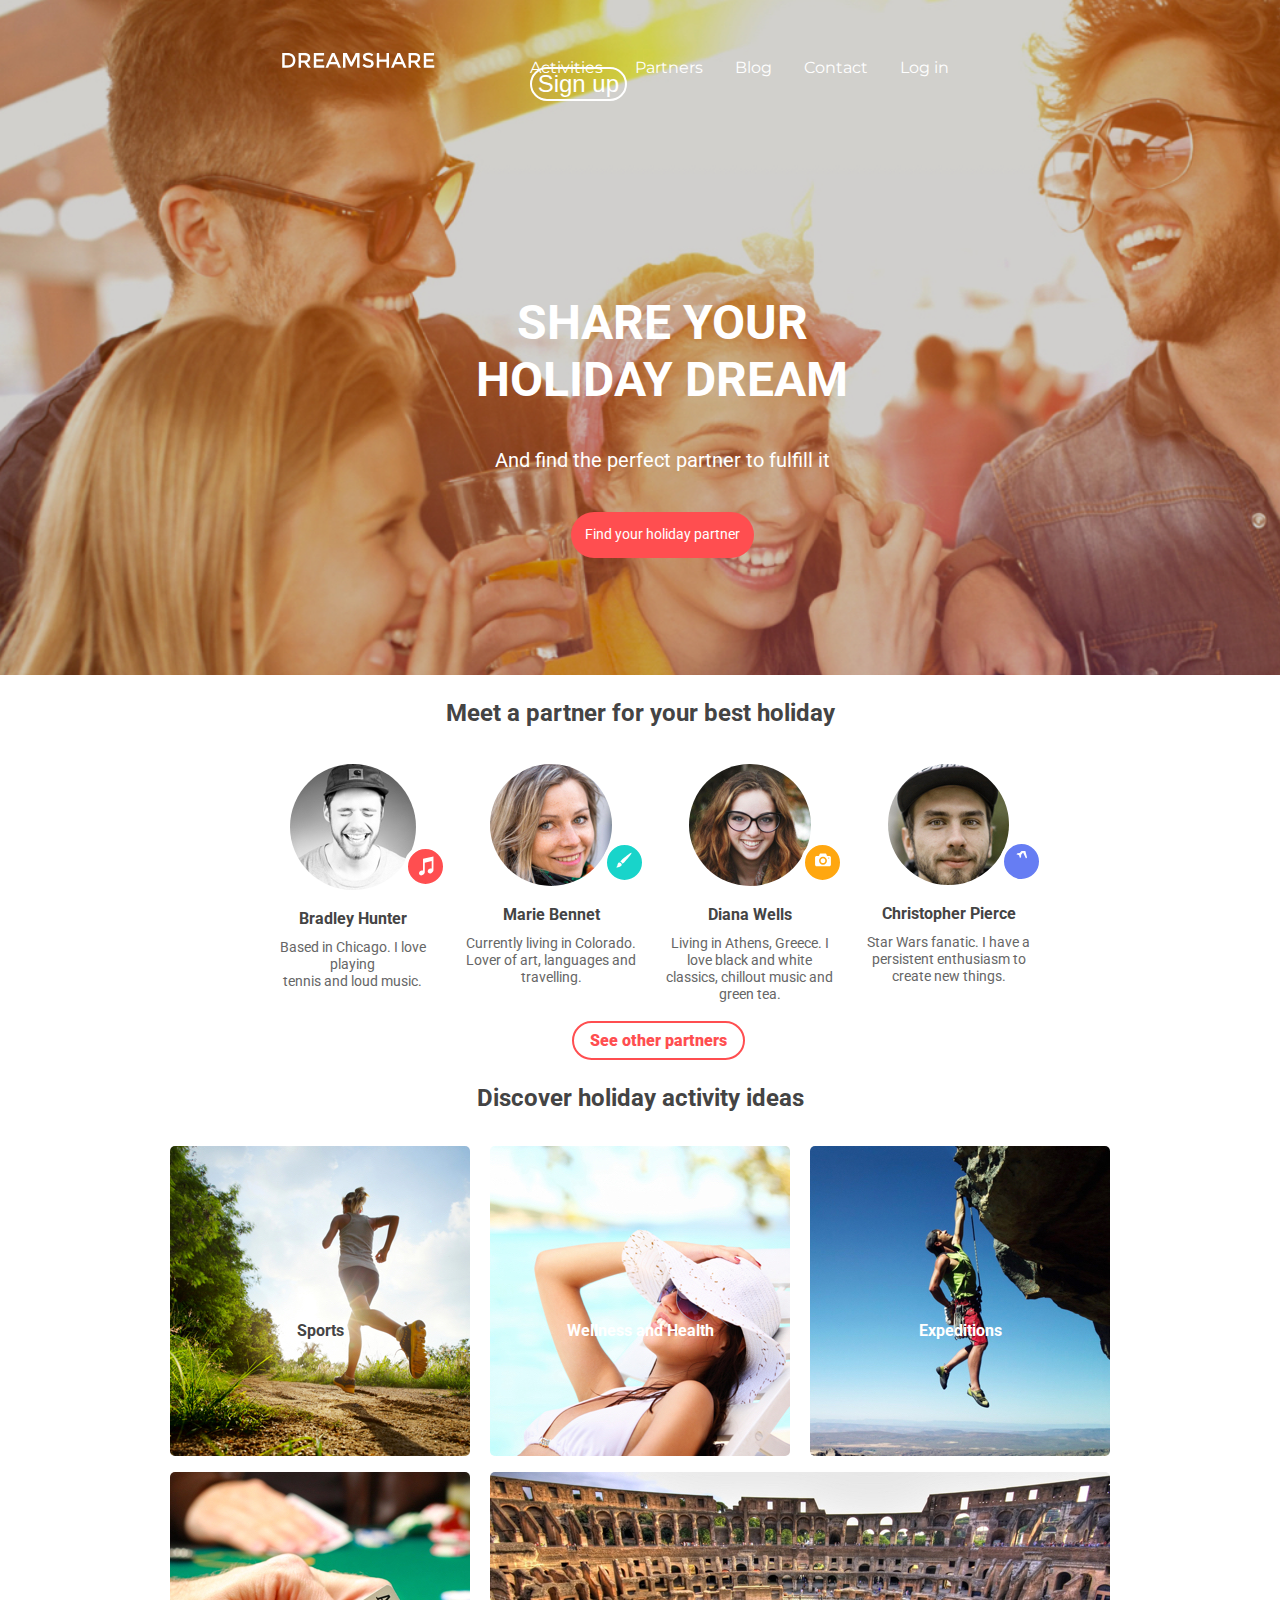
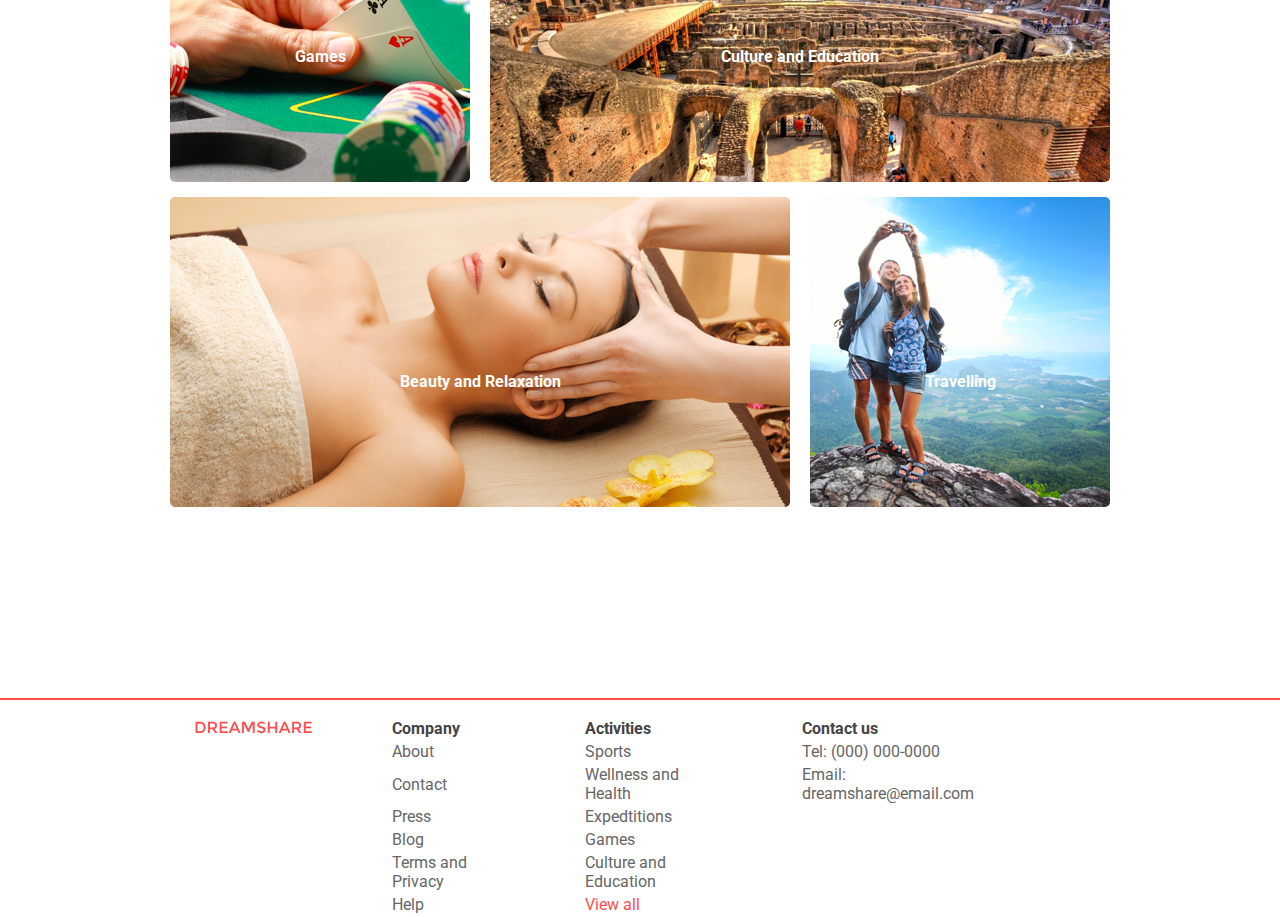
==== index.html @ 4eecf4bc "First commit" ====
<!DOCTYPE html>
<html lang="en">
<head>
    <meta charset="UTF-8">
    <meta name="viewport" content="width=device-width, initial-scale=1.0">
    <meta http-equiv="X-UA-Compatible" content="ie=edge">
    <title>Dreamshare</title>
    <link href="styles.css" rel="stylesheet">
</head>
<body>
    <header>
        <nav id="headernav">
            <svg class="logo" width="170px" height="17px" viewBox="0 0 117 13" version="1.1" xmlns="http://www.w3.org/2000/svg" xmlns:xlink="http://www.w3.org/1999/xlink">
                <!-- Generator: Sketch 42 (36781) - http://www.bohemiancoding.com/sketch -->
                <title>DREAMSHARE</title>
                <desc>Created with Sketch.</desc>
                <defs></defs>
                <g id="Page-1" stroke="none" stroke-width="1" fill="none" fill-rule="evenodd">
                    <g id="Dreamshare_desktop" transform="translate(-250.000000, -2320.000000)" fill="#FFFFFF">
                        <g id="Footer" transform="translate(0.000000, 2278.000000)">
                            <path d="M259.016,44.28 C260.093339,45.2560049 260.632,46.6133246 260.632,48.352 C260.632,50.0906754 260.109339,51.4666616 259.064,52.48 C258.018661,53.4933384 256.418677,54 254.264,54 L250.552,54 L250.552,42.816 L254.392,42.816 C256.397343,42.816 257.938661,43.3039951 259.016,44.28 Z M258.728,48.4 C258.728,45.8399872 257.261348,44.56 254.328,44.56 L252.44,44.56 L252.44,52.224 L254.536,52.224 C255.890673,52.224 256.927996,51.9013366 257.648,51.256 C258.368004,50.6106634 258.728,49.658673 258.728,48.4 Z M271.992,46.448 C271.992,48.2933426 271.186675,49.4559976 269.576,49.936 L272.504,54 L270.104,54 L267.432,50.24 L264.952,50.24 L264.952,54 L263.064,54 L263.064,42.816 L267.224,42.816 C268.930675,42.816 270.151996,43.1039971 270.888,43.68 C271.624004,44.2560029 271.992,45.1786603 271.992,46.448 Z M269.48,48.032 C269.864002,47.7013317 270.056,47.1706703 270.056,46.44 C270.056,45.7093297 269.858669,45.2080014 269.464,44.936 C269.069331,44.6639986 268.365338,44.528 267.352,44.528 L264.952,44.528 L264.952,48.528 L267.304,48.528 C268.370672,48.528 269.095998,48.3626683 269.48,48.032 Z M282.568,42.816 L282.568,44.592 L276.6,44.592 L276.6,47.552 L281.96,47.552 L281.96,49.232 L276.6,49.232 L276.6,52.224 L282.76,52.224 L282.76,54 L274.712,54 L274.712,42.816 L282.568,42.816 Z M286.76,51.456 L285.64,54 L283.624,54 L288.552,42.816 L290.568,42.816 L295.496,54 L293.48,54 L292.36,51.456 L286.76,51.456 Z M291.592,49.712 L289.56,45.104 L287.528,49.712 L291.592,49.712 Z M298.936,54 L297.048,54 L297.048,42.816 L299.992,42.816 L303.368,49.84 L306.744,42.816 L309.672,42.816 L309.672,54 L307.784,54 L307.784,45.264 L303.88,53.024 L302.824,53.024 L298.936,45.264 L298.936,54 Z M314.808,44.624 C314.455998,44.8480011 314.28,45.1866644 314.28,45.64 C314.28,46.0933356 314.455998,46.4399988 314.808,46.68 C315.160002,46.9200012 315.909328,47.1786653 317.056,47.456 C318.202672,47.7333347 319.066664,48.1226642 319.648,48.624 C320.229336,49.1253358 320.52,49.8639951 320.52,50.84 C320.52,51.8160049 320.152004,52.607997 319.416,53.216 C318.679996,53.824003 317.714673,54.128 316.52,54.128 C314.770658,54.128 313.218673,53.5253394 311.864,52.32 L313.048,50.896 C314.178672,51.8773382 315.351994,52.368 316.568,52.368 C317.176003,52.368 317.658665,52.2373346 318.016,51.976 C318.373335,51.7146654 318.552,51.3680022 318.552,50.936 C318.552,50.5039978 318.384002,50.1680012 318.048,49.928 C317.711998,49.6879988 317.133337,49.4693343 316.312,49.272 C315.490663,49.0746657 314.866669,48.8933342 314.44,48.728 C314.013331,48.5626658 313.634668,48.346668 313.304,48.08 C312.642663,47.5786642 312.312,46.8106718 312.312,45.776 C312.312,44.7413282 312.687996,43.9440028 313.44,43.384 C314.192004,42.8239972 315.122661,42.544 316.232,42.544 C316.94667,42.544 317.655996,42.6613322 318.36,42.896 C319.064004,43.1306678 319.671997,43.4613312 320.184,43.888 L319.176,45.312 C318.845332,45.0133318 318.397336,44.768001 317.832,44.576 C317.266664,44.383999 316.709336,44.288 316.16,44.288 C315.610664,44.288 315.160002,44.3999989 314.808,44.624 Z M322.856,54 L322.856,42.816 L324.744,42.816 L324.744,47.664 L330.296,47.664 L330.296,42.816 L332.184,42.816 L332.184,54 L330.296,54 L330.296,49.424 L324.744,49.424 L324.744,54 L322.856,54 Z M336.872,51.456 L335.752,54 L333.736,54 L338.664,42.816 L340.68,42.816 L345.608,54 L343.592,54 L342.472,51.456 L336.872,51.456 Z M341.704,49.712 L339.672,45.104 L337.64,49.712 L341.704,49.712 Z M356.088,46.448 C356.088,48.2933426 355.282675,49.4559976 353.672,49.936 L356.6,54 L354.2,54 L351.528,50.24 L349.048,50.24 L349.048,54 L347.16,54 L347.16,42.816 L351.32,42.816 C353.026675,42.816 354.247996,43.1039971 354.984,43.68 C355.720004,44.2560029 356.088,45.1786603 356.088,46.448 Z M353.576,48.032 C353.960002,47.7013317 354.152,47.1706703 354.152,46.44 C354.152,45.7093297 353.954669,45.2080014 353.56,44.936 C353.165331,44.6639986 352.461338,44.528 351.448,44.528 L349.048,44.528 L349.048,48.528 L351.4,48.528 C352.466672,48.528 353.191998,48.3626683 353.576,48.032 Z M366.664,42.816 L366.664,44.592 L360.696,44.592 L360.696,47.552 L366.056,47.552 L366.056,49.232 L360.696,49.232 L360.696,52.224 L366.856,52.224 L366.856,54 L358.808,54 L358.808,42.816 L366.664,42.816 Z" id="DREAMSHARE"></path>
                        </g>
                    </g>
                </g>
            </svg>
            <ul>
                <li><a>Activities</a></li>
                <li><a>Partners</a></li>
                <li><a>Blog</a></li>
                <li><a>Contact</a></li>
                <li><a>Log in</a></li>
                <li><button>Sign up</button></li>
            </ul>
        </nav>
        <div id="headertext">
            <h2>SHARE YOUR <br/> HOLIDAY DREAM</h2>
            <p>And find the perfect partner to fulfill it</p>
            <button>Find your holiday partner</button>
        </div>
    </header>
    <main class="content">
        <div class="wrapper">
            <section id="partner">
                <h3 class="headings">Meet a partner for your best holiday</h3>
                <ul>
                    <li>
                        <div>
                            <img class="photo" src="dreamshare_assets/assets/partner1.jpg" alt="partner1">
                            <figure class="svg-contatainer" id="music">
                                <img class="svg-icon" src="dreamshare_assets/assets/music.svg">
                            </figure>
                        </div>
                        <h4>Bradley Hunter</h4>
                        <p>Based in Chicago. I love playing <br>tennis and loud music.</p>
                    </li>
                    <li>
                        <div>
                            <img class="photo" src="dreamshare_assets/assets/partner2.jpg" alt="partner2">
                            <figure class="svg-contatainer" id="brush">
                                <img class="svg-icon" src="dreamshare_assets/assets/brush.svg">
                            </figure>
                        </div>
                        <h4>Marie Bennet</h4>
                        <p>Currently living in Colorado. Lover of art, languages and travelling.</p>
                    </li>
                    <li>
                        <div>
                            <img class="photo" src="dreamshare_assets/assets/partner3.jpg" alt="partner3">
                            <figure class="svg-contatainer" id="camera">
                                <img class="svg-icon" src="dreamshare_assets/assets/camera.svg">
                            </figure>
                        </div>
                        <h4>Diana Wells</h4>
                        <p>Living in Athens, Greece. I love black and white classics, chillout music and green tea.</p>
                    </li>
                    <li>
                        <div>
                            <img class="photo" src="dreamshare_assets/assets/partner4.jpg" alt="partner4">
                            <figure class="svg-contatainer" id="airplane">
                                <img class="svg-icon" src="dreamshare_assets/assets/airplane.svg">
                            </figure>
                        </div>
                        <h4>Christopher Pierce</h4>
                        <p>Star Wars fanatic. I have a persistent enthusiasm to create new things.</p>
                    </li>
                </ul>
                <button id="btn-partner">See other partners</button>
            </section>
            <section id="holiday">
                <h3 class="headings">Discover holiday activity ideas</h3>
                <div class="img-container">
                    <figure>                        
                        <img src="dreamshare_assets/assets/block1Sports.jpg">                        
                        <h4 class="text-over-img dark-grey">Sports</h4>
                    </figure>
                    <figure>
                        <img src="dreamshare_assets/assets/block2Wellness.jpg">
                        <h4 class="text-over-img">Wellness and Health</h4>
                    </figure>
                    <figure>
                        <img src="dreamshare_assets/assets/block3Expeditions.jpg">
                        <h4 class="text-over-img">Expeditions</h4>
                    </figure>
                </div>
                <div class="img-container">
                    <figure>    
                        <img src="dreamshare_assets/assets/block4Games.jpg">
                        <h4 class="text-over-img">Games</h4>
                    </figure>
                    <figure>    
                        <img src="dreamshare_assets/assets/block5Culture.jpg">
                        <h4 class="text-over-img">Culture and Education</h4>
                    </figure>
                </div>
                <div class="img-container">
                    <figure>
                        <img src="dreamshare_assets/assets/block6Beauty.jpg">
                        <h4 class="text-over-img">Beauty and Relaxation</h4>
                    </figure>
                    <figure>    
                        <img src="dreamshare_assets/assets/block7Travelling.jpg">
                        <h4 class="text-over-img">Travelling</h4>
                    </figure>                    
                </div>
            </section>
        </div>
    </main>
    <footer>
        <div class="wrapper">
            <table>
                <tr>
                    <th>
                        <svg width="117px" height="13px" viewBox="0 0 117 13" version="1.1" xmlns="http://www.w3.org/2000/svg" xmlns:xlink="http://www.w3.org/1999/xlink">
                            <!-- Generator: Sketch 42 (36781) - http://www.bohemiancoding.com/sketch -->
                            <title>DREAMSHARE</title>
                            <desc>Created with Sketch.</desc>
                            <defs></defs>
                            <g id="Page-1" stroke="none" stroke-width="1" fill="none" fill-rule="evenodd">
                                <g id="Dreamshare_desktop" transform="translate(-250.000000, -2320.000000)" fill="#FF4E50">
                                    <g id="Footer" transform="translate(0.000000, 2278.000000)">
                                        <path d="M259.016,44.28 C260.093339,45.2560049 260.632,46.6133246 260.632,48.352 C260.632,50.0906754 260.109339,51.4666616 259.064,52.48 C258.018661,53.4933384 256.418677,54 254.264,54 L250.552,54 L250.552,42.816 L254.392,42.816 C256.397343,42.816 257.938661,43.3039951 259.016,44.28 Z M258.728,48.4 C258.728,45.8399872 257.261348,44.56 254.328,44.56 L252.44,44.56 L252.44,52.224 L254.536,52.224 C255.890673,52.224 256.927996,51.9013366 257.648,51.256 C258.368004,50.6106634 258.728,49.658673 258.728,48.4 Z M271.992,46.448 C271.992,48.2933426 271.186675,49.4559976 269.576,49.936 L272.504,54 L270.104,54 L267.432,50.24 L264.952,50.24 L264.952,54 L263.064,54 L263.064,42.816 L267.224,42.816 C268.930675,42.816 270.151996,43.1039971 270.888,43.68 C271.624004,44.2560029 271.992,45.1786603 271.992,46.448 Z M269.48,48.032 C269.864002,47.7013317 270.056,47.1706703 270.056,46.44 C270.056,45.7093297 269.858669,45.2080014 269.464,44.936 C269.069331,44.6639986 268.365338,44.528 267.352,44.528 L264.952,44.528 L264.952,48.528 L267.304,48.528 C268.370672,48.528 269.095998,48.3626683 269.48,48.032 Z M282.568,42.816 L282.568,44.592 L276.6,44.592 L276.6,47.552 L281.96,47.552 L281.96,49.232 L276.6,49.232 L276.6,52.224 L282.76,52.224 L282.76,54 L274.712,54 L274.712,42.816 L282.568,42.816 Z M286.76,51.456 L285.64,54 L283.624,54 L288.552,42.816 L290.568,42.816 L295.496,54 L293.48,54 L292.36,51.456 L286.76,51.456 Z M291.592,49.712 L289.56,45.104 L287.528,49.712 L291.592,49.712 Z M298.936,54 L297.048,54 L297.048,42.816 L299.992,42.816 L303.368,49.84 L306.744,42.816 L309.672,42.816 L309.672,54 L307.784,54 L307.784,45.264 L303.88,53.024 L302.824,53.024 L298.936,45.264 L298.936,54 Z M314.808,44.624 C314.455998,44.8480011 314.28,45.1866644 314.28,45.64 C314.28,46.0933356 314.455998,46.4399988 314.808,46.68 C315.160002,46.9200012 315.909328,47.1786653 317.056,47.456 C318.202672,47.7333347 319.066664,48.1226642 319.648,48.624 C320.229336,49.1253358 320.52,49.8639951 320.52,50.84 C320.52,51.8160049 320.152004,52.607997 319.416,53.216 C318.679996,53.824003 317.714673,54.128 316.52,54.128 C314.770658,54.128 313.218673,53.5253394 311.864,52.32 L313.048,50.896 C314.178672,51.8773382 315.351994,52.368 316.568,52.368 C317.176003,52.368 317.658665,52.2373346 318.016,51.976 C318.373335,51.7146654 318.552,51.3680022 318.552,50.936 C318.552,50.5039978 318.384002,50.1680012 318.048,49.928 C317.711998,49.6879988 317.133337,49.4693343 316.312,49.272 C315.490663,49.0746657 314.866669,48.8933342 314.44,48.728 C314.013331,48.5626658 313.634668,48.346668 313.304,48.08 C312.642663,47.5786642 312.312,46.8106718 312.312,45.776 C312.312,44.7413282 312.687996,43.9440028 313.44,43.384 C314.192004,42.8239972 315.122661,42.544 316.232,42.544 C316.94667,42.544 317.655996,42.6613322 318.36,42.896 C319.064004,43.1306678 319.671997,43.4613312 320.184,43.888 L319.176,45.312 C318.845332,45.0133318 318.397336,44.768001 317.832,44.576 C317.266664,44.383999 316.709336,44.288 316.16,44.288 C315.610664,44.288 315.160002,44.3999989 314.808,44.624 Z M322.856,54 L322.856,42.816 L324.744,42.816 L324.744,47.664 L330.296,47.664 L330.296,42.816 L332.184,42.816 L332.184,54 L330.296,54 L330.296,49.424 L324.744,49.424 L324.744,54 L322.856,54 Z M336.872,51.456 L335.752,54 L333.736,54 L338.664,42.816 L340.68,42.816 L345.608,54 L343.592,54 L342.472,51.456 L336.872,51.456 Z M341.704,49.712 L339.672,45.104 L337.64,49.712 L341.704,49.712 Z M356.088,46.448 C356.088,48.2933426 355.282675,49.4559976 353.672,49.936 L356.6,54 L354.2,54 L351.528,50.24 L349.048,50.24 L349.048,54 L347.16,54 L347.16,42.816 L351.32,42.816 C353.026675,42.816 354.247996,43.1039971 354.984,43.68 C355.720004,44.2560029 356.088,45.1786603 356.088,46.448 Z M353.576,48.032 C353.960002,47.7013317 354.152,47.1706703 354.152,46.44 C354.152,45.7093297 353.954669,45.2080014 353.56,44.936 C353.165331,44.6639986 352.461338,44.528 351.448,44.528 L349.048,44.528 L349.048,48.528 L351.4,48.528 C352.466672,48.528 353.191998,48.3626683 353.576,48.032 Z M366.664,42.816 L366.664,44.592 L360.696,44.592 L360.696,47.552 L366.056,47.552 L366.056,49.232 L360.696,49.232 L360.696,52.224 L366.856,52.224 L366.856,54 L358.808,54 L358.808,42.816 L366.664,42.816 Z" id="DREAMSHARE"></path>
                                    </g>
                                </g>
                            </g>
                        </svg>
                    </th>
                    <th>Company</th>
                    <th>Activities</th>
                    <th>Contact us</th>
                </tr>
                <tr>
                    <td></td>
                    <td>About</td>
                    <td>Sports</td>
                    <td>Tel: (000) 000-0000</td>
                </tr>
                <tr>
                    <td></td>
                    <td>Contact</td>
                    <td>Wellness and Health</td>
                    <td>Email: dreamshare@email.com</td>
                </tr>
                <tr>
                    <td></td>
                    <td>Press</td>
                    <td>Expedtitions</td>
                </tr>
                <tr>
                    <td></td>
                    <td>Blog</td>
                    <td>Games</td>
                </tr>
                <tr>
                    <td></td>
                    <td>Terms and Privacy</td>
                    <td>Culture and Education</td>
                </tr>
                <tr>
                    <td></td>
                    <td>Help</td>
                    <td class="pink">View all</td>
                </tr>
            </table>
        </div>
    </footer>
</body>
</html>
---- styles.css ----
@import url('https://fonts.googleapis.com/css?family=Montserrat');
@import url('https://fonts.googleapis.com/css?family=Roboto');
body {
    font-family: 'Roboto', 'Montserrat', sans-serif;
    height: 100%;
    width: 80%;
    margin: 0 auto;
    padding: 0;
    background-image: url(dreamshare_assets/assets/headerBackground.jpg);
    background-repeat: no-repeat;
    background-attachment: fixed;
    background-size: cover;
}
/*****HEADER*****/
header {
    margin: 0 auto;
    padding: 5em ;
    padding-top: 1.5em;
    width: 80%;
    height: 575px;
    position: absolute;
    left: 5.5%;
}
nav {
    display: block;
    margin: auto;
    width: 76%;
    padding: .8em;
    position: relative;
    top: 0;
    overflow: hidden;
}
.logo {
    fill: #ffffff;
    position: relative;
    top: 15px;
}
#headernav h2 a {
    color: #fff;
    text-decoration: none;
}
#headernav ul {
    font-family: Montserrat, Roboto;
    width: 65%;
    margin: 1em;
    padding-top: .3em;
    list-style-type: none;
    float: right;
}
#headernav ul li  {
    float: left;    
}
#headernav ul li a {
    color: #fff;
    text-align: center;
    padding-right: 2em;
    text-decoration: none;
}
#headernav ul button {
    background-color: transparent;
    border: #fff Solid 2px;
    border-radius: 30px;
    color: #fff;
    font-size: x-large;
    position: relative;
    top: -10px
}

#headertext { 
    text-align: center;
    position: relative;
    top: 20%;
    left: 0;
    height: 50%;
}
#headertext h2 {
    font-size: 3em;
    font-weight: bolder;
    color: #fff;
}
#headertext p {
    font-size: 20px;
    color: #fff;
    margin-bottom: 2em;
}
#headertext button {
    font-family: Roboto, Montserrat;
    border: 0px;
    border-radius: 30px;
    background-color: #FF4E50;
    padding: 1em;
    font-size: .9em;
    color: #fff;
    overflow: hidden;
}
/*****HEADER - END*****/
/*******Content********/
.content {
    background-color: #fff;
    position: absolute;
    top: 675px;
    left: 0;
    width: 100%;
    height: 1500px;
}
.wrapper {
    width: 70%;
    margin: auto;
}
#partner{
    margin: 1.5em;
}
.headings {
    font-size: 1.5em;
    text-align: center;
    color: #444444;
}
#partner ul {
    margin: auto;
    height: 270px;
}
#partner ul li {
    display: block;
    margin: .8em;
    margin-left: .5em;
    float: left;
    width: 22%;
    max-height: 90%;
    text-align: center;
}
.photo {
    border-radius: 50%;
}
.svg-icon {
    position: relative;
    top: 22%;
    width: 16px;
    fill: #fff;
}
.svg-contatainer {
    width: 35px;
    height: 35px;
    border: #fff solid 4px;
    border-radius: 50%;
    position: relative;
    top: -65px;
    left: 100px;
}
#music {
    background-color: #FF4E50;
}
#brush {
    background-color: #18D4CA;
}
#camera {
    background-color: #FFA710;
}
#airplane {
    background-color: #667DF3;
}
#partner ul li h4 {
    position: relative;
    top: -65px;
    color: #444444;
}
#partner ul li p {
    font-size: .9em;
    color: #666666;
    position: relative;
    top: -75px;
}
#btn-partner {
    font-family: Roboto, Montserrat;
    border: #FF4E50 solid 2px;
    border-radius: 30px;
    background-color: transparent;
    padding: .5em 1em .5em 1em;
    font-size: 1em;
    font-weight: 900;
    color: #FF4E50;
    position: relative;
    left: 42%;
}
#holiday {
    margin: 1.5em;
    max-height: 100%;
    display: block;
}
#holiday figure {
    padding: 10px;
    margin: 0;
}
#holiday figure img {
    border-radius: 5px;
}
.img-container {
    display: flex;
    flex-direction: row;
    justify-content: center;
    margin-bottom: -75px;
    padding-bottom: 5px;
}
.text-over-img {
    font-size: 1em;
    text-align: center;
    position: relative;
    top: -160px;
    color: #ffffff;
}
.dark-grey {
    color: #444444;
}
/*****Content - End *****/
/*********Footer*********/
footer {
    border-top: #FF4E50 solid 2px;;
    width: 100%;
    height: 210px;
    background-color: #FFFFFF;
    position: absolute;
    bottom: -1610px;
    left: 0;
}
table {
    margin: 1em auto;
}
th {
    color: #444444;
    text-align: left;
}
td {
    color: #666666;
}
td, th {
    padding-right: 4.8em; 
    margin-left: 1em;
}
.pink {
    color: #FF4E50;
}
/*****Footer - End*****/
@media only screen and (max-width: 480px) {
    body {
        font-family: 'Roboto', 'Montserrat', sans-serif;
        width: 100%;
        background-image: url(dreamshare_assets/assets/headerBackground.jpg);
        background-repeat: no-repeat;
        background-attachment: fixed;
        background-size: cover;
    }
    header {
        border: #FF4E50 dashed 2px;
        margin: 0 auto;
        padding: 0;
        width: 100%;
        font-size: medium;
    }
    nav {
        display: block;
        float: none;
    }
    #header h2 {
        font-size: 2em;
    }
    .wrapper {
        width: 70%;
    }
}
@media screen and (min-width: 480px) and (max-width: 736px){
    body {
        font-family: 'Roboto', 'Montserrat', sans-serif;
        max-width: 100%;
    }
    header {
        border: #18D4CA dashed 2px;
        margin: 0 auto;
        padding: 0;
        width: 100%;
    }
}
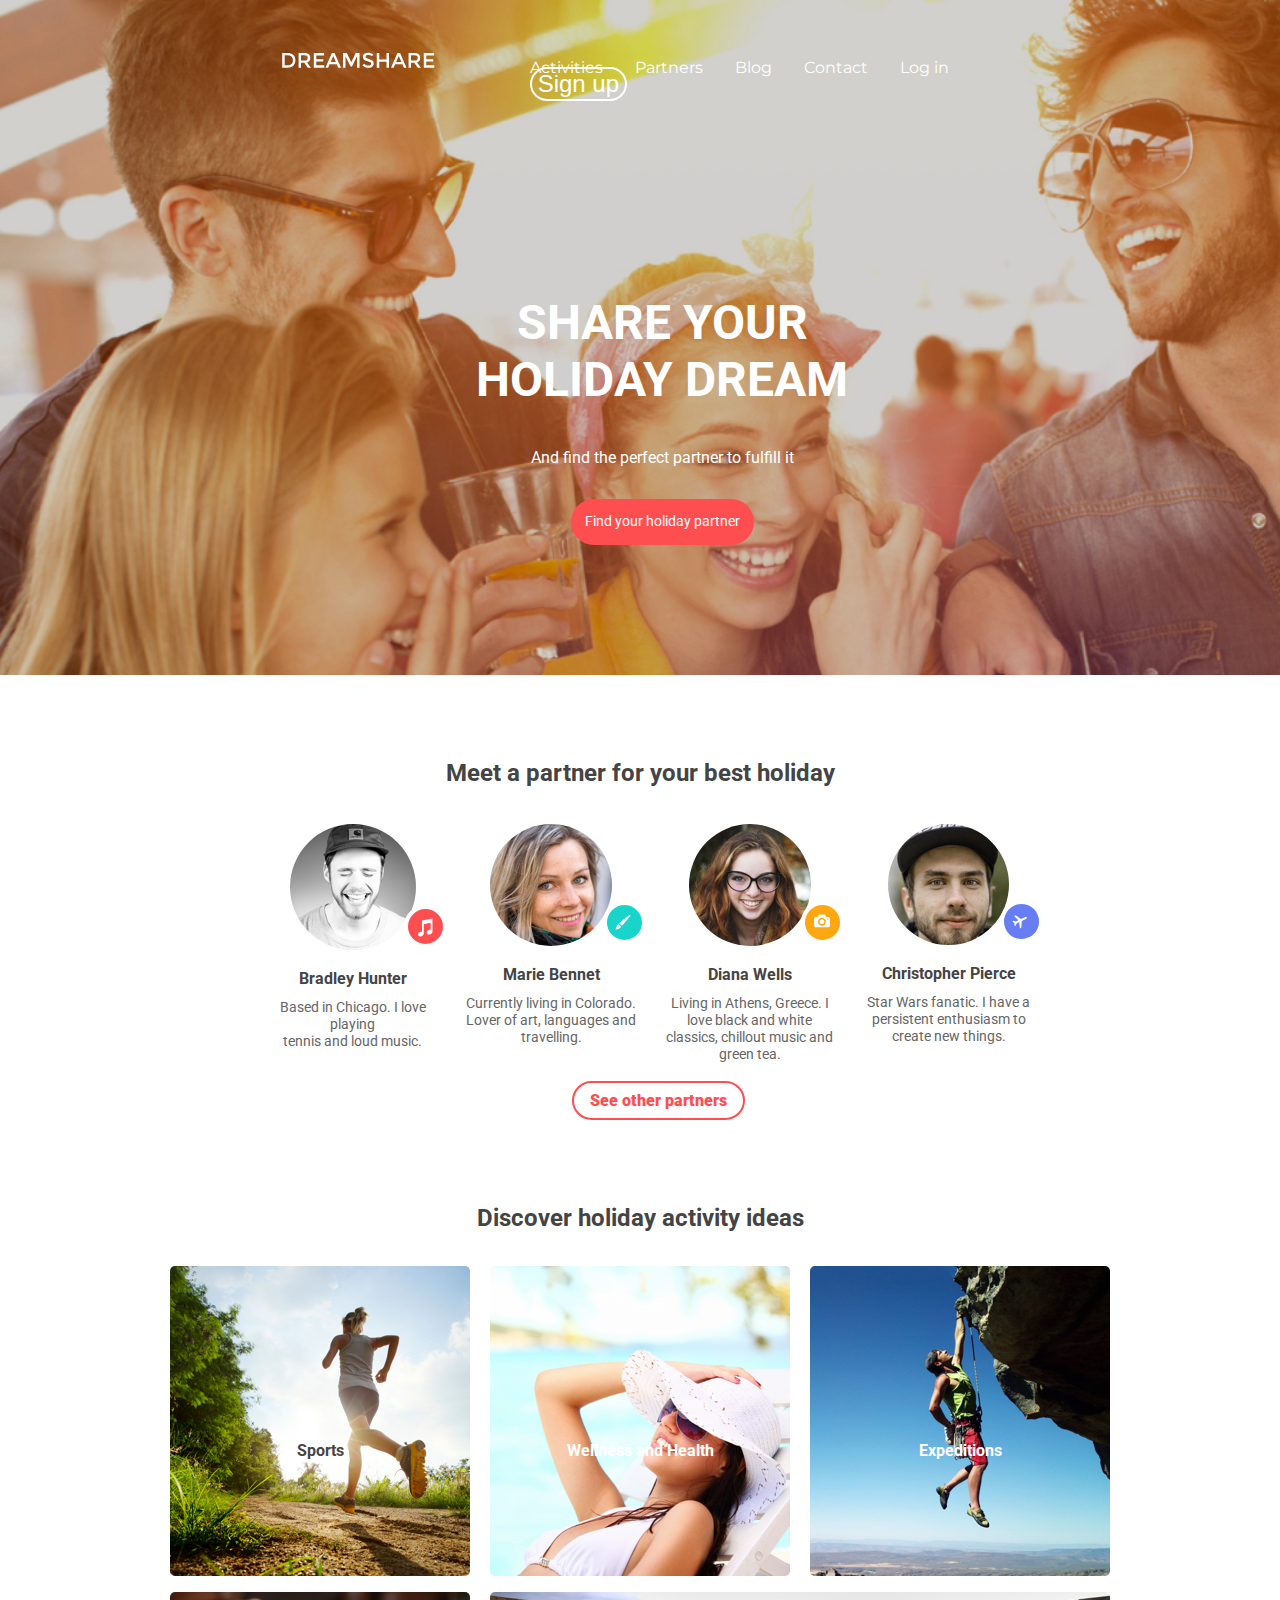
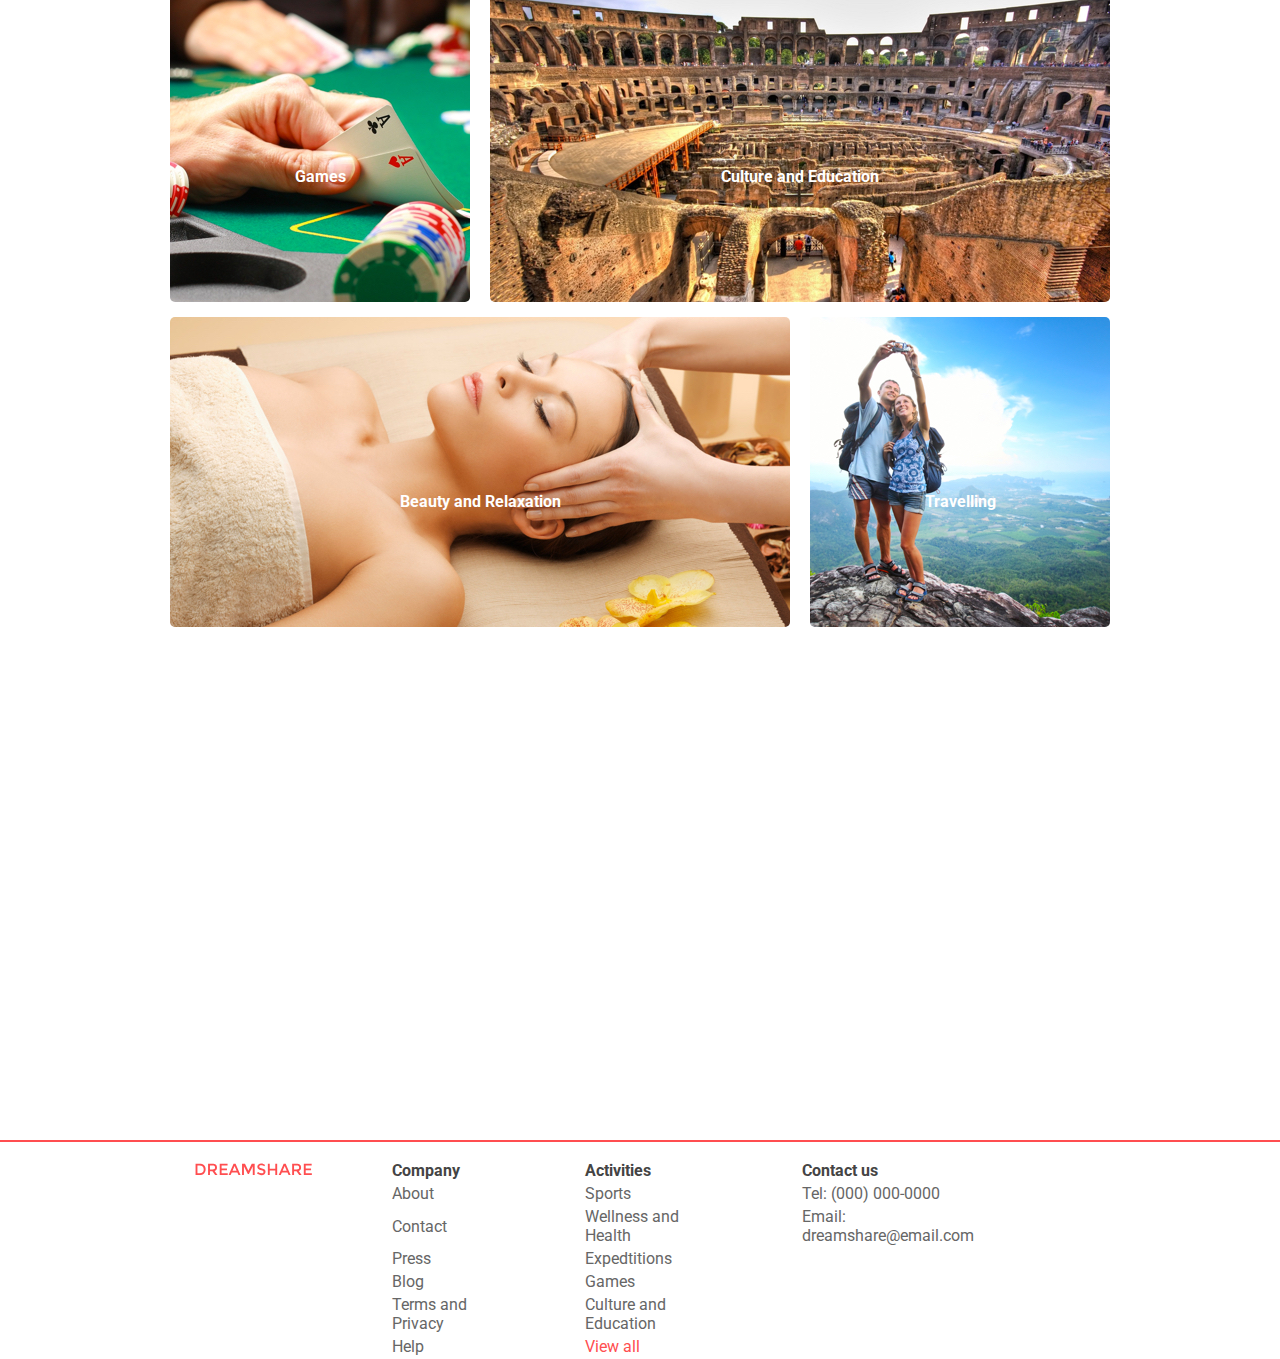
==== commit 3f3da947: "Last update" ====
--- a/index.html
+++ b/index.html
@@ -1,187 +1,187 @@
 <!DOCTYPE html>
 <html lang="en">
-<head>
-    <meta charset="UTF-8">
-    <meta name="viewport" content="width=device-width, initial-scale=1.0">
-    <meta http-equiv="X-UA-Compatible" content="ie=edge">
-    <title>Dreamshare</title>
-    <link href="styles.css" rel="stylesheet">
-</head>
-<body>
-    <header>
-        <nav id="headernav">
-            <svg class="logo" width="170px" height="17px" viewBox="0 0 117 13" version="1.1" xmlns="http://www.w3.org/2000/svg" xmlns:xlink="http://www.w3.org/1999/xlink">
-                <!-- Generator: Sketch 42 (36781) - http://www.bohemiancoding.com/sketch -->
-                <title>DREAMSHARE</title>
-                <desc>Created with Sketch.</desc>
-                <defs></defs>
-                <g id="Page-1" stroke="none" stroke-width="1" fill="none" fill-rule="evenodd">
-                    <g id="Dreamshare_desktop" transform="translate(-250.000000, -2320.000000)" fill="#FFFFFF">
-                        <g id="Footer" transform="translate(0.000000, 2278.000000)">
-                            <path d="M259.016,44.28 C260.093339,45.2560049 260.632,46.6133246 260.632,48.352 C260.632,50.0906754 260.109339,51.4666616 259.064,52.48 C258.018661,53.4933384 256.418677,54 254.264,54 L250.552,54 L250.552,42.816 L254.392,42.816 C256.397343,42.816 257.938661,43.3039951 259.016,44.28 Z M258.728,48.4 C258.728,45.8399872 257.261348,44.56 254.328,44.56 L252.44,44.56 L252.44,52.224 L254.536,52.224 C255.890673,52.224 256.927996,51.9013366 257.648,51.256 C258.368004,50.6106634 258.728,49.658673 258.728,48.4 Z M271.992,46.448 C271.992,48.2933426 271.186675,49.4559976 269.576,49.936 L272.504,54 L270.104,54 L267.432,50.24 L264.952,50.24 L264.952,54 L263.064,54 L263.064,42.816 L267.224,42.816 C268.930675,42.816 270.151996,43.1039971 270.888,43.68 C271.624004,44.2560029 271.992,45.1786603 271.992,46.448 Z M269.48,48.032 C269.864002,47.7013317 270.056,47.1706703 270.056,46.44 C270.056,45.7093297 269.858669,45.2080014 269.464,44.936 C269.069331,44.6639986 268.365338,44.528 267.352,44.528 L264.952,44.528 L264.952,48.528 L267.304,48.528 C268.370672,48.528 269.095998,48.3626683 269.48,48.032 Z M282.568,42.816 L282.568,44.592 L276.6,44.592 L276.6,47.552 L281.96,47.552 L281.96,49.232 L276.6,49.232 L276.6,52.224 L282.76,52.224 L282.76,54 L274.712,54 L274.712,42.816 L282.568,42.816 Z M286.76,51.456 L285.64,54 L283.624,54 L288.552,42.816 L290.568,42.816 L295.496,54 L293.48,54 L292.36,51.456 L286.76,51.456 Z M291.592,49.712 L289.56,45.104 L287.528,49.712 L291.592,49.712 Z M298.936,54 L297.048,54 L297.048,42.816 L299.992,42.816 L303.368,49.84 L306.744,42.816 L309.672,42.816 L309.672,54 L307.784,54 L307.784,45.264 L303.88,53.024 L302.824,53.024 L298.936,45.264 L298.936,54 Z M314.808,44.624 C314.455998,44.8480011 314.28,45.1866644 314.28,45.64 C314.28,46.0933356 314.455998,46.4399988 314.808,46.68 C315.160002,46.9200012 315.909328,47.1786653 317.056,47.456 C318.202672,47.7333347 319.066664,48.1226642 319.648,48.624 C320.229336,49.1253358 320.52,49.8639951 320.52,50.84 C320.52,51.8160049 320.152004,52.607997 319.416,53.216 C318.679996,53.824003 317.714673,54.128 316.52,54.128 C314.770658,54.128 313.218673,53.5253394 311.864,52.32 L313.048,50.896 C314.178672,51.8773382 315.351994,52.368 316.568,52.368 C317.176003,52.368 317.658665,52.2373346 318.016,51.976 C318.373335,51.7146654 318.552,51.3680022 318.552,50.936 C318.552,50.5039978 318.384002,50.1680012 318.048,49.928 C317.711998,49.6879988 317.133337,49.4693343 316.312,49.272 C315.490663,49.0746657 314.866669,48.8933342 314.44,48.728 C314.013331,48.5626658 313.634668,48.346668 313.304,48.08 C312.642663,47.5786642 312.312,46.8106718 312.312,45.776 C312.312,44.7413282 312.687996,43.9440028 313.44,43.384 C314.192004,42.8239972 315.122661,42.544 316.232,42.544 C316.94667,42.544 317.655996,42.6613322 318.36,42.896 C319.064004,43.1306678 319.671997,43.4613312 320.184,43.888 L319.176,45.312 C318.845332,45.0133318 318.397336,44.768001 317.832,44.576 C317.266664,44.383999 316.709336,44.288 316.16,44.288 C315.610664,44.288 315.160002,44.3999989 314.808,44.624 Z M322.856,54 L322.856,42.816 L324.744,42.816 L324.744,47.664 L330.296,47.664 L330.296,42.816 L332.184,42.816 L332.184,54 L330.296,54 L330.296,49.424 L324.744,49.424 L324.744,54 L322.856,54 Z M336.872,51.456 L335.752,54 L333.736,54 L338.664,42.816 L340.68,42.816 L345.608,54 L343.592,54 L342.472,51.456 L336.872,51.456 Z M341.704,49.712 L339.672,45.104 L337.64,49.712 L341.704,49.712 Z M356.088,46.448 C356.088,48.2933426 355.282675,49.4559976 353.672,49.936 L356.6,54 L354.2,54 L351.528,50.24 L349.048,50.24 L349.048,54 L347.16,54 L347.16,42.816 L351.32,42.816 C353.026675,42.816 354.247996,43.1039971 354.984,43.68 C355.720004,44.2560029 356.088,45.1786603 356.088,46.448 Z M353.576,48.032 C353.960002,47.7013317 354.152,47.1706703 354.152,46.44 C354.152,45.7093297 353.954669,45.2080014 353.56,44.936 C353.165331,44.6639986 352.461338,44.528 351.448,44.528 L349.048,44.528 L349.048,48.528 L351.4,48.528 C352.466672,48.528 353.191998,48.3626683 353.576,48.032 Z M366.664,42.816 L366.664,44.592 L360.696,44.592 L360.696,47.552 L366.056,47.552 L366.056,49.232 L360.696,49.232 L360.696,52.224 L366.856,52.224 L366.856,54 L358.808,54 L358.808,42.816 L366.664,42.816 Z" id="DREAMSHARE"></path>
+    <head>
+        <meta charset="UTF-8">
+        <meta name="viewport" content="width=device-width, initial-scale=1.0">
+        <meta http-equiv="X-UA-Compatible" content="ie=edge">
+        <title>Dreamshare</title>
+        <link href="styles.css" rel="stylesheet">
+    </head>
+    <body>
+        <header>
+            <nav id="headernav">
+                <svg class="logo" width="170px" height="17px" viewBox="0 0 117 13" version="1.1" xmlns="http://www.w3.org/2000/svg" xmlns:xlink="http://www.w3.org/1999/xlink">
+                    <!-- Generator: Sketch 42 (36781) - http://www.bohemiancoding.com/sketch -->
+                    <title>DREAMSHARE</title>
+                    <desc>Created with Sketch.</desc>
+                    <defs></defs>
+                    <g id="Page-1" stroke="none" stroke-width="1" fill="none" fill-rule="evenodd">
+                        <g id="Dreamshare_desktop" transform="translate(-250.000000, -2320.000000)" fill="#FFFFFF">
+                            <g id="Footer" transform="translate(0.000000, 2278.000000)">
+                                <path d="M259.016,44.28 C260.093339,45.2560049 260.632,46.6133246 260.632,48.352 C260.632,50.0906754 260.109339,51.4666616 259.064,52.48 C258.018661,53.4933384 256.418677,54 254.264,54 L250.552,54 L250.552,42.816 L254.392,42.816 C256.397343,42.816 257.938661,43.3039951 259.016,44.28 Z M258.728,48.4 C258.728,45.8399872 257.261348,44.56 254.328,44.56 L252.44,44.56 L252.44,52.224 L254.536,52.224 C255.890673,52.224 256.927996,51.9013366 257.648,51.256 C258.368004,50.6106634 258.728,49.658673 258.728,48.4 Z M271.992,46.448 C271.992,48.2933426 271.186675,49.4559976 269.576,49.936 L272.504,54 L270.104,54 L267.432,50.24 L264.952,50.24 L264.952,54 L263.064,54 L263.064,42.816 L267.224,42.816 C268.930675,42.816 270.151996,43.1039971 270.888,43.68 C271.624004,44.2560029 271.992,45.1786603 271.992,46.448 Z M269.48,48.032 C269.864002,47.7013317 270.056,47.1706703 270.056,46.44 C270.056,45.7093297 269.858669,45.2080014 269.464,44.936 C269.069331,44.6639986 268.365338,44.528 267.352,44.528 L264.952,44.528 L264.952,48.528 L267.304,48.528 C268.370672,48.528 269.095998,48.3626683 269.48,48.032 Z M282.568,42.816 L282.568,44.592 L276.6,44.592 L276.6,47.552 L281.96,47.552 L281.96,49.232 L276.6,49.232 L276.6,52.224 L282.76,52.224 L282.76,54 L274.712,54 L274.712,42.816 L282.568,42.816 Z M286.76,51.456 L285.64,54 L283.624,54 L288.552,42.816 L290.568,42.816 L295.496,54 L293.48,54 L292.36,51.456 L286.76,51.456 Z M291.592,49.712 L289.56,45.104 L287.528,49.712 L291.592,49.712 Z M298.936,54 L297.048,54 L297.048,42.816 L299.992,42.816 L303.368,49.84 L306.744,42.816 L309.672,42.816 L309.672,54 L307.784,54 L307.784,45.264 L303.88,53.024 L302.824,53.024 L298.936,45.264 L298.936,54 Z M314.808,44.624 C314.455998,44.8480011 314.28,45.1866644 314.28,45.64 C314.28,46.0933356 314.455998,46.4399988 314.808,46.68 C315.160002,46.9200012 315.909328,47.1786653 317.056,47.456 C318.202672,47.7333347 319.066664,48.1226642 319.648,48.624 C320.229336,49.1253358 320.52,49.8639951 320.52,50.84 C320.52,51.8160049 320.152004,52.607997 319.416,53.216 C318.679996,53.824003 317.714673,54.128 316.52,54.128 C314.770658,54.128 313.218673,53.5253394 311.864,52.32 L313.048,50.896 C314.178672,51.8773382 315.351994,52.368 316.568,52.368 C317.176003,52.368 317.658665,52.2373346 318.016,51.976 C318.373335,51.7146654 318.552,51.3680022 318.552,50.936 C318.552,50.5039978 318.384002,50.1680012 318.048,49.928 C317.711998,49.6879988 317.133337,49.4693343 316.312,49.272 C315.490663,49.0746657 314.866669,48.8933342 314.44,48.728 C314.013331,48.5626658 313.634668,48.346668 313.304,48.08 C312.642663,47.5786642 312.312,46.8106718 312.312,45.776 C312.312,44.7413282 312.687996,43.9440028 313.44,43.384 C314.192004,42.8239972 315.122661,42.544 316.232,42.544 C316.94667,42.544 317.655996,42.6613322 318.36,42.896 C319.064004,43.1306678 319.671997,43.4613312 320.184,43.888 L319.176,45.312 C318.845332,45.0133318 318.397336,44.768001 317.832,44.576 C317.266664,44.383999 316.709336,44.288 316.16,44.288 C315.610664,44.288 315.160002,44.3999989 314.808,44.624 Z M322.856,54 L322.856,42.816 L324.744,42.816 L324.744,47.664 L330.296,47.664 L330.296,42.816 L332.184,42.816 L332.184,54 L330.296,54 L330.296,49.424 L324.744,49.424 L324.744,54 L322.856,54 Z M336.872,51.456 L335.752,54 L333.736,54 L338.664,42.816 L340.68,42.816 L345.608,54 L343.592,54 L342.472,51.456 L336.872,51.456 Z M341.704,49.712 L339.672,45.104 L337.64,49.712 L341.704,49.712 Z M356.088,46.448 C356.088,48.2933426 355.282675,49.4559976 353.672,49.936 L356.6,54 L354.2,54 L351.528,50.24 L349.048,50.24 L349.048,54 L347.16,54 L347.16,42.816 L351.32,42.816 C353.026675,42.816 354.247996,43.1039971 354.984,43.68 C355.720004,44.2560029 356.088,45.1786603 356.088,46.448 Z M353.576,48.032 C353.960002,47.7013317 354.152,47.1706703 354.152,46.44 C354.152,45.7093297 353.954669,45.2080014 353.56,44.936 C353.165331,44.6639986 352.461338,44.528 351.448,44.528 L349.048,44.528 L349.048,48.528 L351.4,48.528 C352.466672,48.528 353.191998,48.3626683 353.576,48.032 Z M366.664,42.816 L366.664,44.592 L360.696,44.592 L360.696,47.552 L366.056,47.552 L366.056,49.232 L360.696,49.232 L360.696,52.224 L366.856,52.224 L366.856,54 L358.808,54 L358.808,42.816 L366.664,42.816 Z" id="DREAMSHARE"></path>
+                            </g>
                         </g>
                     </g>
-                </g>
-            </svg>
-            <ul>
-                <li><a>Activities</a></li>
-                <li><a>Partners</a></li>
-                <li><a>Blog</a></li>
-                <li><a>Contact</a></li>
-                <li><a>Log in</a></li>
-                <li><button>Sign up</button></li>
-            </ul>
-        </nav>
-        <div id="headertext">
-            <h2>SHARE YOUR <br/> HOLIDAY DREAM</h2>
-            <p>And find the perfect partner to fulfill it</p>
-            <button>Find your holiday partner</button>
-        </div>
-    </header>
-    <main class="content">
-        <div class="wrapper">
-            <section id="partner">
-                <h3 class="headings">Meet a partner for your best holiday</h3>
+                </svg>
                 <ul>
-                    <li>
-                        <div>
-                            <img class="photo" src="dreamshare_assets/assets/partner1.jpg" alt="partner1">
-                            <figure class="svg-contatainer" id="music">
-                                <img class="svg-icon" src="dreamshare_assets/assets/music.svg">
-                            </figure>
-                        </div>
-                        <h4>Bradley Hunter</h4>
-                        <p>Based in Chicago. I love playing <br>tennis and loud music.</p>
-                    </li>
-                    <li>
-                        <div>
-                            <img class="photo" src="dreamshare_assets/assets/partner2.jpg" alt="partner2">
-                            <figure class="svg-contatainer" id="brush">
-                                <img class="svg-icon" src="dreamshare_assets/assets/brush.svg">
-                            </figure>
-                        </div>
-                        <h4>Marie Bennet</h4>
-                        <p>Currently living in Colorado. Lover of art, languages and travelling.</p>
-                    </li>
-                    <li>
-                        <div>
-                            <img class="photo" src="dreamshare_assets/assets/partner3.jpg" alt="partner3">
-                            <figure class="svg-contatainer" id="camera">
-                                <img class="svg-icon" src="dreamshare_assets/assets/camera.svg">
-                            </figure>
-                        </div>
-                        <h4>Diana Wells</h4>
-                        <p>Living in Athens, Greece. I love black and white classics, chillout music and green tea.</p>
-                    </li>
-                    <li>
-                        <div>
-                            <img class="photo" src="dreamshare_assets/assets/partner4.jpg" alt="partner4">
-                            <figure class="svg-contatainer" id="airplane">
-                                <img class="svg-icon" src="dreamshare_assets/assets/airplane.svg">
-                            </figure>
-                        </div>
-                        <h4>Christopher Pierce</h4>
-                        <p>Star Wars fanatic. I have a persistent enthusiasm to create new things.</p>
-                    </li>
+                    <li><a>Activities</a></li>
+                    <li><a>Partners</a></li>
+                    <li><a>Blog</a></li>
+                    <li><a>Contact</a></li>
+                    <li><a>Log in</a></li>
+                    <li><button>Sign up</button></li>
                 </ul>
-                <button id="btn-partner">See other partners</button>
-            </section>
-            <section id="holiday">
-                <h3 class="headings">Discover holiday activity ideas</h3>
-                <div class="img-container">
-                    <figure>                        
-                        <img src="dreamshare_assets/assets/block1Sports.jpg">                        
-                        <h4 class="text-over-img dark-grey">Sports</h4>
-                    </figure>
-                    <figure>
-                        <img src="dreamshare_assets/assets/block2Wellness.jpg">
-                        <h4 class="text-over-img">Wellness and Health</h4>
-                    </figure>
-                    <figure>
-                        <img src="dreamshare_assets/assets/block3Expeditions.jpg">
-                        <h4 class="text-over-img">Expeditions</h4>
-                    </figure>
-                </div>
-                <div class="img-container">
-                    <figure>    
-                        <img src="dreamshare_assets/assets/block4Games.jpg">
-                        <h4 class="text-over-img">Games</h4>
-                    </figure>
-                    <figure>    
-                        <img src="dreamshare_assets/assets/block5Culture.jpg">
-                        <h4 class="text-over-img">Culture and Education</h4>
-                    </figure>
-                </div>
-                <div class="img-container">
-                    <figure>
-                        <img src="dreamshare_assets/assets/block6Beauty.jpg">
-                        <h4 class="text-over-img">Beauty and Relaxation</h4>
-                    </figure>
-                    <figure>    
-                        <img src="dreamshare_assets/assets/block7Travelling.jpg">
-                        <h4 class="text-over-img">Travelling</h4>
-                    </figure>                    
-                </div>
-            </section>
-        </div>
-    </main>
-    <footer>
-        <div class="wrapper">
-            <table>
-                <tr>
-                    <th>
-                        <svg width="117px" height="13px" viewBox="0 0 117 13" version="1.1" xmlns="http://www.w3.org/2000/svg" xmlns:xlink="http://www.w3.org/1999/xlink">
-                            <!-- Generator: Sketch 42 (36781) - http://www.bohemiancoding.com/sketch -->
-                            <title>DREAMSHARE</title>
-                            <desc>Created with Sketch.</desc>
-                            <defs></defs>
-                            <g id="Page-1" stroke="none" stroke-width="1" fill="none" fill-rule="evenodd">
-                                <g id="Dreamshare_desktop" transform="translate(-250.000000, -2320.000000)" fill="#FF4E50">
-                                    <g id="Footer" transform="translate(0.000000, 2278.000000)">
-                                        <path d="M259.016,44.28 C260.093339,45.2560049 260.632,46.6133246 260.632,48.352 C260.632,50.0906754 260.109339,51.4666616 259.064,52.48 C258.018661,53.4933384 256.418677,54 254.264,54 L250.552,54 L250.552,42.816 L254.392,42.816 C256.397343,42.816 257.938661,43.3039951 259.016,44.28 Z M258.728,48.4 C258.728,45.8399872 257.261348,44.56 254.328,44.56 L252.44,44.56 L252.44,52.224 L254.536,52.224 C255.890673,52.224 256.927996,51.9013366 257.648,51.256 C258.368004,50.6106634 258.728,49.658673 258.728,48.4 Z M271.992,46.448 C271.992,48.2933426 271.186675,49.4559976 269.576,49.936 L272.504,54 L270.104,54 L267.432,50.24 L264.952,50.24 L264.952,54 L263.064,54 L263.064,42.816 L267.224,42.816 C268.930675,42.816 270.151996,43.1039971 270.888,43.68 C271.624004,44.2560029 271.992,45.1786603 271.992,46.448 Z M269.48,48.032 C269.864002,47.7013317 270.056,47.1706703 270.056,46.44 C270.056,45.7093297 269.858669,45.2080014 269.464,44.936 C269.069331,44.6639986 268.365338,44.528 267.352,44.528 L264.952,44.528 L264.952,48.528 L267.304,48.528 C268.370672,48.528 269.095998,48.3626683 269.48,48.032 Z M282.568,42.816 L282.568,44.592 L276.6,44.592 L276.6,47.552 L281.96,47.552 L281.96,49.232 L276.6,49.232 L276.6,52.224 L282.76,52.224 L282.76,54 L274.712,54 L274.712,42.816 L282.568,42.816 Z M286.76,51.456 L285.64,54 L283.624,54 L288.552,42.816 L290.568,42.816 L295.496,54 L293.48,54 L292.36,51.456 L286.76,51.456 Z M291.592,49.712 L289.56,45.104 L287.528,49.712 L291.592,49.712 Z M298.936,54 L297.048,54 L297.048,42.816 L299.992,42.816 L303.368,49.84 L306.744,42.816 L309.672,42.816 L309.672,54 L307.784,54 L307.784,45.264 L303.88,53.024 L302.824,53.024 L298.936,45.264 L298.936,54 Z M314.808,44.624 C314.455998,44.8480011 314.28,45.1866644 314.28,45.64 C314.28,46.0933356 314.455998,46.4399988 314.808,46.68 C315.160002,46.9200012 315.909328,47.1786653 317.056,47.456 C318.202672,47.7333347 319.066664,48.1226642 319.648,48.624 C320.229336,49.1253358 320.52,49.8639951 320.52,50.84 C320.52,51.8160049 320.152004,52.607997 319.416,53.216 C318.679996,53.824003 317.714673,54.128 316.52,54.128 C314.770658,54.128 313.218673,53.5253394 311.864,52.32 L313.048,50.896 C314.178672,51.8773382 315.351994,52.368 316.568,52.368 C317.176003,52.368 317.658665,52.2373346 318.016,51.976 C318.373335,51.7146654 318.552,51.3680022 318.552,50.936 C318.552,50.5039978 318.384002,50.1680012 318.048,49.928 C317.711998,49.6879988 317.133337,49.4693343 316.312,49.272 C315.490663,49.0746657 314.866669,48.8933342 314.44,48.728 C314.013331,48.5626658 313.634668,48.346668 313.304,48.08 C312.642663,47.5786642 312.312,46.8106718 312.312,45.776 C312.312,44.7413282 312.687996,43.9440028 313.44,43.384 C314.192004,42.8239972 315.122661,42.544 316.232,42.544 C316.94667,42.544 317.655996,42.6613322 318.36,42.896 C319.064004,43.1306678 319.671997,43.4613312 320.184,43.888 L319.176,45.312 C318.845332,45.0133318 318.397336,44.768001 317.832,44.576 C317.266664,44.383999 316.709336,44.288 316.16,44.288 C315.610664,44.288 315.160002,44.3999989 314.808,44.624 Z M322.856,54 L322.856,42.816 L324.744,42.816 L324.744,47.664 L330.296,47.664 L330.296,42.816 L332.184,42.816 L332.184,54 L330.296,54 L330.296,49.424 L324.744,49.424 L324.744,54 L322.856,54 Z M336.872,51.456 L335.752,54 L333.736,54 L338.664,42.816 L340.68,42.816 L345.608,54 L343.592,54 L342.472,51.456 L336.872,51.456 Z M341.704,49.712 L339.672,45.104 L337.64,49.712 L341.704,49.712 Z M356.088,46.448 C356.088,48.2933426 355.282675,49.4559976 353.672,49.936 L356.6,54 L354.2,54 L351.528,50.24 L349.048,50.24 L349.048,54 L347.16,54 L347.16,42.816 L351.32,42.816 C353.026675,42.816 354.247996,43.1039971 354.984,43.68 C355.720004,44.2560029 356.088,45.1786603 356.088,46.448 Z M353.576,48.032 C353.960002,47.7013317 354.152,47.1706703 354.152,46.44 C354.152,45.7093297 353.954669,45.2080014 353.56,44.936 C353.165331,44.6639986 352.461338,44.528 351.448,44.528 L349.048,44.528 L349.048,48.528 L351.4,48.528 C352.466672,48.528 353.191998,48.3626683 353.576,48.032 Z M366.664,42.816 L366.664,44.592 L360.696,44.592 L360.696,47.552 L366.056,47.552 L366.056,49.232 L360.696,49.232 L360.696,52.224 L366.856,52.224 L366.856,54 L358.808,54 L358.808,42.816 L366.664,42.816 Z" id="DREAMSHARE"></path>
+            </nav>
+            <div id="headertext">
+                <h2>SHARE YOUR <br/> HOLIDAY DREAM</h2>
+                <p>And find the perfect partner to fulfill it</p>
+                <button>Find your holiday partner</button>
+            </div>
+        </header>
+        <main class="content">
+            <div class="wrapper">
+                <section id="partner">
+                    <h3 class="headings">Meet a partner for your best holiday</h3>
+                    <ul>
+                        <li>
+                            <div>
+                                <img class="photo" src="dreamshare_assets/assets/partner1.jpg" alt="partner1">
+                                <figure class="svg-contatainer" id="music">
+                                    <img class="svg-icon" src="dreamshare_assets/assets/music.svg">
+                                </figure>
+                            </div>
+                            <h4>Bradley Hunter</h4>
+                            <p>Based in Chicago. I love playing <br>tennis and loud music.</p>
+                        </li>
+                        <li>
+                            <div>
+                                <img class="photo" src="dreamshare_assets/assets/partner2.jpg" alt="partner2">
+                                <figure class="svg-contatainer" id="brush">
+                                    <img class="svg-icon" src="dreamshare_assets/assets/brush.svg">
+                                </figure>
+                            </div>
+                            <h4>Marie Bennet</h4>
+                            <p>Currently living in Colorado. Lover of art, languages and travelling.</p>
+                        </li>
+                        <li>
+                            <div>
+                                <img class="photo" src="dreamshare_assets/assets/partner3.jpg" alt="partner3">
+                                <figure class="svg-contatainer" id="camera">
+                                    <img class="svg-icon" src="dreamshare_assets/assets/camera.svg">
+                                </figure>
+                            </div>
+                            <h4>Diana Wells</h4>
+                            <p>Living in Athens, Greece. I love black and white classics, chillout music and green tea.</p>
+                        </li>
+                        <li>
+                            <div>
+                                <img class="photo" src="dreamshare_assets/assets/partner4.jpg" alt="partner4">
+                                <figure class="svg-contatainer" id="airplane">
+                                    <img class="svg-icon" src="dreamshare_assets/assets/airplane.svg">
+                                </figure>
+                            </div>
+                            <h4>Christopher Pierce</h4>
+                            <p>Star Wars fanatic. I have a persistent enthusiasm to create new things.</p>
+                        </li>
+                    </ul>
+                    <button id="btn-partner">See other partners</button>
+                </section>
+                <section id="holiday">
+                    <h3 class="headings">Discover holiday activity ideas</h3>
+                    <div class="img-container">
+                        <figure>                        
+                            <img src="dreamshare_assets/assets/block1Sports.jpg">                        
+                            <h4 class="text-over-img" id="dark-grey">Sports</h4>
+                        </figure>
+                        <figure>
+                            <img src="dreamshare_assets/assets/block2Wellness.jpg">
+                            <h4 class="text-over-img">Wellness and Health</h4>
+                        </figure>
+                        <figure>
+                            <img src="dreamshare_assets/assets/block3Expeditions.jpg">
+                            <h4 class="text-over-img">Expeditions</h4>
+                        </figure>
+                    </div>
+                    <div class="img-container">
+                        <figure>    
+                            <img src="dreamshare_assets/assets/block4Games.jpg">
+                            <h4 class="text-over-img">Games</h4>
+                        </figure>
+                        <figure>    
+                            <img src="dreamshare_assets/assets/block5Culture.jpg">
+                            <h4 class="text-over-img">Culture and Education</h4>
+                        </figure>
+                    </div>
+                    <div class="img-container">
+                        <figure>
+                            <img src="dreamshare_assets/assets/block6Beauty.jpg">
+                            <h4 class="text-over-img">Beauty and Relaxation</h4>
+                        </figure>
+                        <figure>    
+                            <img src="dreamshare_assets/assets/block7Travelling.jpg">
+                            <h4 class="text-over-img">Travelling</h4>
+                        </figure>                    
+                    </div>
+                </section>
+            </div>
+        </main>
+        <footer>
+            <div class="wrapper">
+                <table>
+                    <tr>
+                        <th>
+                            <svg width="117px" height="13px" viewBox="0 0 117 13" version="1.1" xmlns="http://www.w3.org/2000/svg" xmlns:xlink="http://www.w3.org/1999/xlink">
+                                <!-- Generator: Sketch 42 (36781) - http://www.bohemiancoding.com/sketch -->
+                                <title>DREAMSHARE</title>
+                                <desc>Created with Sketch.</desc>
+                                <defs></defs>
+                                <g id="Page-1" stroke="none" stroke-width="1" fill="none" fill-rule="evenodd">
+                                    <g id="Dreamshare_desktop" transform="translate(-250.000000, -2320.000000)" fill="#FF4E50">
+                                        <g id="Footer" transform="translate(0.000000, 2278.000000)">
+                                            <path d="M259.016,44.28 C260.093339,45.2560049 260.632,46.6133246 260.632,48.352 C260.632,50.0906754 260.109339,51.4666616 259.064,52.48 C258.018661,53.4933384 256.418677,54 254.264,54 L250.552,54 L250.552,42.816 L254.392,42.816 C256.397343,42.816 257.938661,43.3039951 259.016,44.28 Z M258.728,48.4 C258.728,45.8399872 257.261348,44.56 254.328,44.56 L252.44,44.56 L252.44,52.224 L254.536,52.224 C255.890673,52.224 256.927996,51.9013366 257.648,51.256 C258.368004,50.6106634 258.728,49.658673 258.728,48.4 Z M271.992,46.448 C271.992,48.2933426 271.186675,49.4559976 269.576,49.936 L272.504,54 L270.104,54 L267.432,50.24 L264.952,50.24 L264.952,54 L263.064,54 L263.064,42.816 L267.224,42.816 C268.930675,42.816 270.151996,43.1039971 270.888,43.68 C271.624004,44.2560029 271.992,45.1786603 271.992,46.448 Z M269.48,48.032 C269.864002,47.7013317 270.056,47.1706703 270.056,46.44 C270.056,45.7093297 269.858669,45.2080014 269.464,44.936 C269.069331,44.6639986 268.365338,44.528 267.352,44.528 L264.952,44.528 L264.952,48.528 L267.304,48.528 C268.370672,48.528 269.095998,48.3626683 269.48,48.032 Z M282.568,42.816 L282.568,44.592 L276.6,44.592 L276.6,47.552 L281.96,47.552 L281.96,49.232 L276.6,49.232 L276.6,52.224 L282.76,52.224 L282.76,54 L274.712,54 L274.712,42.816 L282.568,42.816 Z M286.76,51.456 L285.64,54 L283.624,54 L288.552,42.816 L290.568,42.816 L295.496,54 L293.48,54 L292.36,51.456 L286.76,51.456 Z M291.592,49.712 L289.56,45.104 L287.528,49.712 L291.592,49.712 Z M298.936,54 L297.048,54 L297.048,42.816 L299.992,42.816 L303.368,49.84 L306.744,42.816 L309.672,42.816 L309.672,54 L307.784,54 L307.784,45.264 L303.88,53.024 L302.824,53.024 L298.936,45.264 L298.936,54 Z M314.808,44.624 C314.455998,44.8480011 314.28,45.1866644 314.28,45.64 C314.28,46.0933356 314.455998,46.4399988 314.808,46.68 C315.160002,46.9200012 315.909328,47.1786653 317.056,47.456 C318.202672,47.7333347 319.066664,48.1226642 319.648,48.624 C320.229336,49.1253358 320.52,49.8639951 320.52,50.84 C320.52,51.8160049 320.152004,52.607997 319.416,53.216 C318.679996,53.824003 317.714673,54.128 316.52,54.128 C314.770658,54.128 313.218673,53.5253394 311.864,52.32 L313.048,50.896 C314.178672,51.8773382 315.351994,52.368 316.568,52.368 C317.176003,52.368 317.658665,52.2373346 318.016,51.976 C318.373335,51.7146654 318.552,51.3680022 318.552,50.936 C318.552,50.5039978 318.384002,50.1680012 318.048,49.928 C317.711998,49.6879988 317.133337,49.4693343 316.312,49.272 C315.490663,49.0746657 314.866669,48.8933342 314.44,48.728 C314.013331,48.5626658 313.634668,48.346668 313.304,48.08 C312.642663,47.5786642 312.312,46.8106718 312.312,45.776 C312.312,44.7413282 312.687996,43.9440028 313.44,43.384 C314.192004,42.8239972 315.122661,42.544 316.232,42.544 C316.94667,42.544 317.655996,42.6613322 318.36,42.896 C319.064004,43.1306678 319.671997,43.4613312 320.184,43.888 L319.176,45.312 C318.845332,45.0133318 318.397336,44.768001 317.832,44.576 C317.266664,44.383999 316.709336,44.288 316.16,44.288 C315.610664,44.288 315.160002,44.3999989 314.808,44.624 Z M322.856,54 L322.856,42.816 L324.744,42.816 L324.744,47.664 L330.296,47.664 L330.296,42.816 L332.184,42.816 L332.184,54 L330.296,54 L330.296,49.424 L324.744,49.424 L324.744,54 L322.856,54 Z M336.872,51.456 L335.752,54 L333.736,54 L338.664,42.816 L340.68,42.816 L345.608,54 L343.592,54 L342.472,51.456 L336.872,51.456 Z M341.704,49.712 L339.672,45.104 L337.64,49.712 L341.704,49.712 Z M356.088,46.448 C356.088,48.2933426 355.282675,49.4559976 353.672,49.936 L356.6,54 L354.2,54 L351.528,50.24 L349.048,50.24 L349.048,54 L347.16,54 L347.16,42.816 L351.32,42.816 C353.026675,42.816 354.247996,43.1039971 354.984,43.68 C355.720004,44.2560029 356.088,45.1786603 356.088,46.448 Z M353.576,48.032 C353.960002,47.7013317 354.152,47.1706703 354.152,46.44 C354.152,45.7093297 353.954669,45.2080014 353.56,44.936 C353.165331,44.6639986 352.461338,44.528 351.448,44.528 L349.048,44.528 L349.048,48.528 L351.4,48.528 C352.466672,48.528 353.191998,48.3626683 353.576,48.032 Z M366.664,42.816 L366.664,44.592 L360.696,44.592 L360.696,47.552 L366.056,47.552 L366.056,49.232 L360.696,49.232 L360.696,52.224 L366.856,52.224 L366.856,54 L358.808,54 L358.808,42.816 L366.664,42.816 Z" id="DREAMSHARE"></path>
+                                        </g>
                                     </g>
                                 </g>
-                            </g>
-                        </svg>
-                    </th>
-                    <th>Company</th>
-                    <th>Activities</th>
-                    <th>Contact us</th>
-                </tr>
-                <tr>
-                    <td></td>
-                    <td>About</td>
-                    <td>Sports</td>
-                    <td>Tel: (000) 000-0000</td>
-                </tr>
-                <tr>
-                    <td></td>
-                    <td>Contact</td>
-                    <td>Wellness and Health</td>
-                    <td>Email: dreamshare@email.com</td>
-                </tr>
-                <tr>
-                    <td></td>
-                    <td>Press</td>
-                    <td>Expedtitions</td>
-                </tr>
-                <tr>
-                    <td></td>
-                    <td>Blog</td>
-                    <td>Games</td>
-                </tr>
-                <tr>
-                    <td></td>
-                    <td>Terms and Privacy</td>
-                    <td>Culture and Education</td>
-                </tr>
-                <tr>
-                    <td></td>
-                    <td>Help</td>
-                    <td class="pink">View all</td>
-                </tr>
-            </table>
-        </div>
-    </footer>
-</body>
+                            </svg>
+                        </th>
+                        <th>Company</th>
+                        <th>Activities</th>
+                        <th>Contact us</th>
+                    </tr>
+                    <tr>
+                        <td></td>
+                        <td>About</td>
+                        <td>Sports</td>
+                        <td>Tel: (000) 000-0000</td>
+                    </tr>
+                    <tr>
+                        <td></td>
+                        <td>Contact</td>
+                        <td>Wellness and Health</td>
+                        <td>Email: dreamshare@email.com</td>
+                    </tr>
+                    <tr>
+                        <td></td>
+                        <td>Press</td>
+                        <td>Expedtitions</td>
+                    </tr>
+                    <tr>
+                        <td></td>
+                        <td>Blog</td>
+                        <td>Games</td>
+                    </tr>
+                    <tr>
+                        <td></td>
+                        <td>Terms and Privacy</td>
+                        <td>Culture and Education</td>
+                    </tr>
+                    <tr>
+                        <td></td>
+                        <td>Help</td>
+                        <td class="pink">View all</td>
+                    </tr>
+                </table>
+            </div>
+        </footer>
+    </body>
 </html>--- a/styles.css
+++ b/styles.css
@@ -2,14 +2,14 @@
 @import url('https://fonts.googleapis.com/css?family=Roboto');
 body {
     font-family: 'Roboto', 'Montserrat', sans-serif;
+    background-image: url(dreamshare_assets/assets/headerBackground.jpg);
+    background-repeat: no-repeat;
+    background-attachment: fixed;
+    background-size: cover;
     height: 100%;
     width: 80%;
     margin: 0 auto;
     padding: 0;
-    background-image: url(dreamshare_assets/assets/headerBackground.jpg);
-    background-repeat: no-repeat;
-    background-attachment: fixed;
-    background-size: cover;
 }
 /*****HEADER*****/
 header {
@@ -65,7 +65,6 @@
     position: relative;
     top: -10px
 }
-
 #headertext { 
     text-align: center;
     position: relative;
@@ -79,7 +78,7 @@
     color: #fff;
 }
 #headertext p {
-    font-size: 20px;
+    font-size: 1.3m;
     color: #fff;
     margin-bottom: 2em;
 }
@@ -94,6 +93,7 @@
     overflow: hidden;
 }
 /*****HEADER - END*****/
+
 /*******Content********/
 .content {
     background-color: #fff;
@@ -101,19 +101,20 @@
     top: 675px;
     left: 0;
     width: 100%;
-    height: 1500px;
+    height: 1600px;
 }
 .wrapper {
     width: 70%;
     margin: auto;
 }
 #partner{
-    margin: 1.5em;
+    margin: 1.5em; 
 }
 .headings {
     font-size: 1.5em;
     text-align: center;
     color: #444444;
+    margin-top: 3.5em;
 }
 #partner ul {
     margin: auto;
@@ -131,12 +132,6 @@
 .photo {
     border-radius: 50%;
 }
-.svg-icon {
-    position: relative;
-    top: 22%;
-    width: 16px;
-    fill: #fff;
-}
 .svg-contatainer {
     width: 35px;
     height: 35px;
@@ -146,6 +141,13 @@
     top: -65px;
     left: 100px;
 }
+.svg-icon {
+    position: absolute;
+    top: 25%;
+    left: 25%;
+    width: 16px;
+    fill: #fff;
+}
 #music {
     background-color: #FF4E50;
 }
@@ -157,6 +159,7 @@
 }
 #airplane {
     background-color: #667DF3;
+    transform: rotate(-25deg);
 }
 #partner ul li h4 {
     position: relative;
@@ -207,10 +210,11 @@
     top: -160px;
     color: #ffffff;
 }
-.dark-grey {
+#dark-grey {
     color: #444444;
 }
 /*****Content - End *****/
+
 /*********Footer*********/
 footer {
     border-top: #FF4E50 solid 2px;;
@@ -218,7 +222,7 @@
     height: 210px;
     background-color: #FFFFFF;
     position: absolute;
-    bottom: -1610px;
+    bottom: -228%;
     left: 0;
 }
 table {
@@ -239,42 +243,3 @@
     color: #FF4E50;
 }
 /*****Footer - End*****/
-@media only screen and (max-width: 480px) {
-    body {
-        font-family: 'Roboto', 'Montserrat', sans-serif;
-        width: 100%;
-        background-image: url(dreamshare_assets/assets/headerBackground.jpg);
-        background-repeat: no-repeat;
-        background-attachment: fixed;
-        background-size: cover;
-    }
-    header {
-        border: #FF4E50 dashed 2px;
-        margin: 0 auto;
-        padding: 0;
-        width: 100%;
-        font-size: medium;
-    }
-    nav {
-        display: block;
-        float: none;
-    }
-    #header h2 {
-        font-size: 2em;
-    }
-    .wrapper {
-        width: 70%;
-    }
-}
-@media screen and (min-width: 480px) and (max-width: 736px){
-    body {
-        font-family: 'Roboto', 'Montserrat', sans-serif;
-        max-width: 100%;
-    }
-    header {
-        border: #18D4CA dashed 2px;
-        margin: 0 auto;
-        padding: 0;
-        width: 100%;
-    }
-}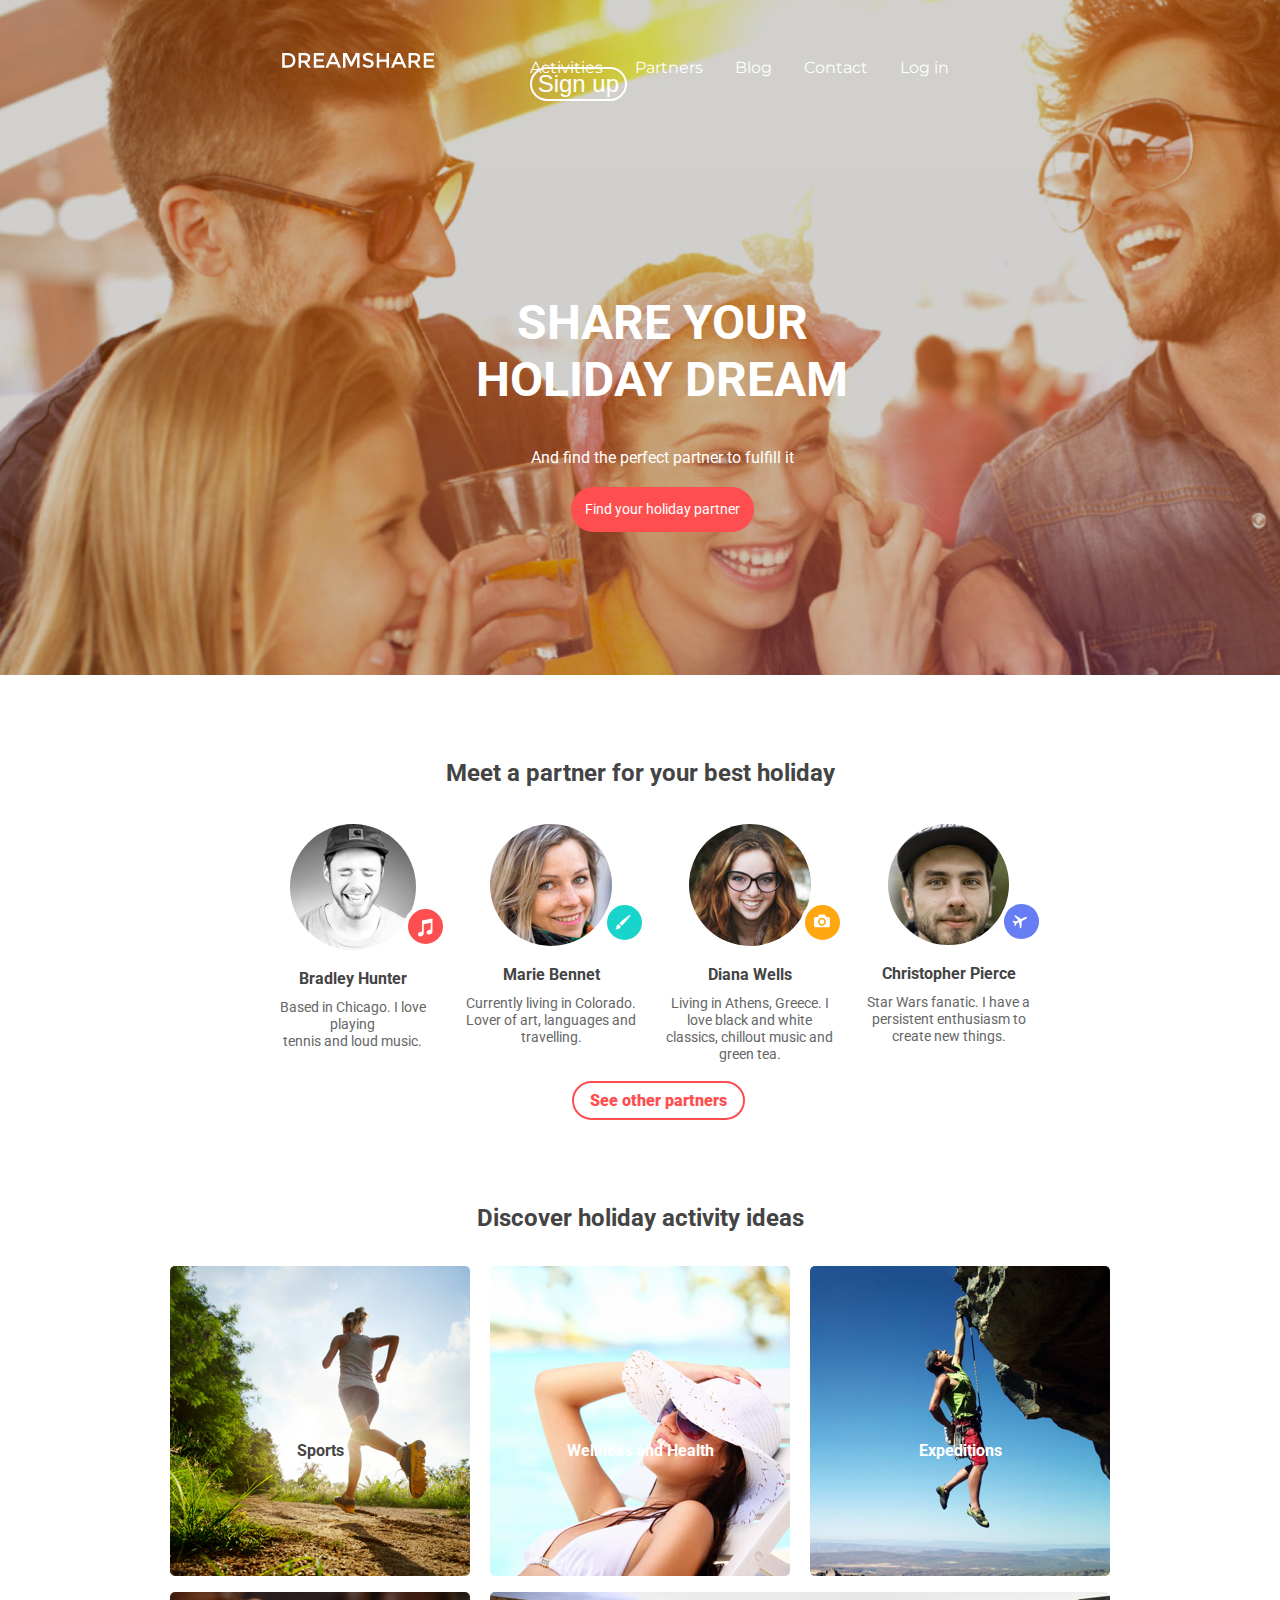
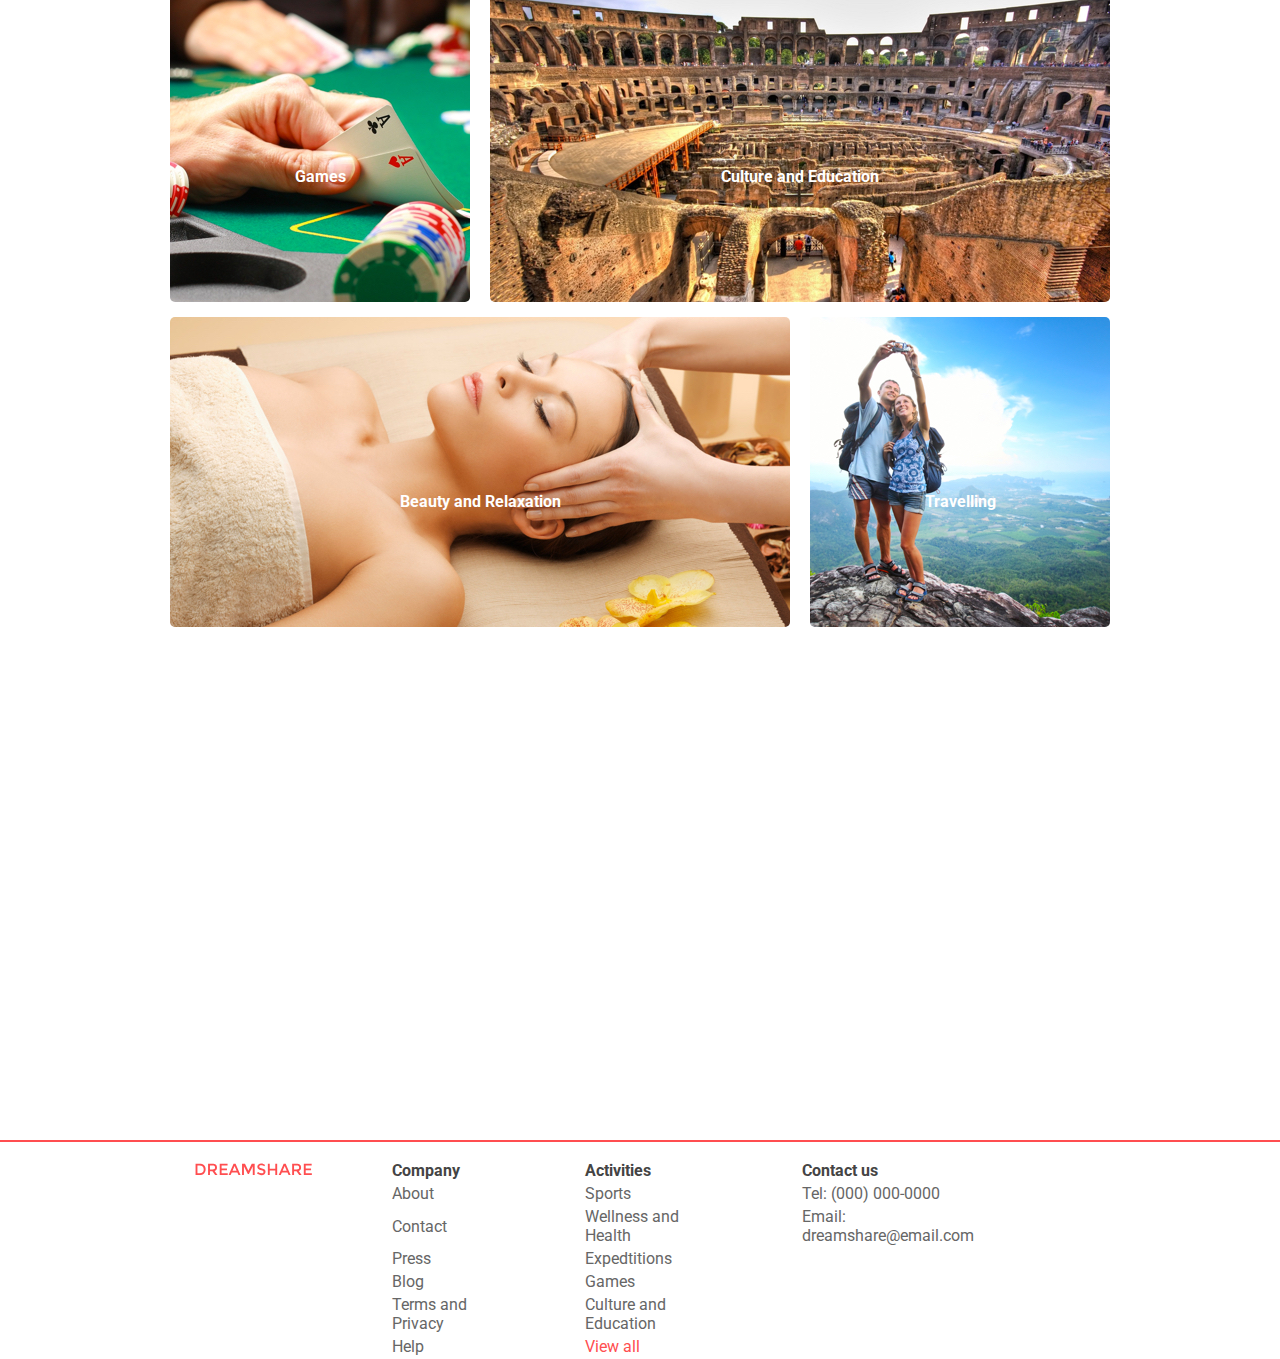
==== commit ccb75508: "pointer links..." ====
--- a/index.html
+++ b/index.html
@@ -10,32 +10,33 @@
     <body>
         <header>
             <nav id="headernav">
-                <svg class="logo" width="170px" height="17px" viewBox="0 0 117 13" version="1.1" xmlns="http://www.w3.org/2000/svg" xmlns:xlink="http://www.w3.org/1999/xlink">
-                    <!-- Generator: Sketch 42 (36781) - http://www.bohemiancoding.com/sketch -->
-                    <title>DREAMSHARE</title>
-                    <desc>Created with Sketch.</desc>
-                    <defs></defs>
-                    <g id="Page-1" stroke="none" stroke-width="1" fill="none" fill-rule="evenodd">
-                        <g id="Dreamshare_desktop" transform="translate(-250.000000, -2320.000000)" fill="#FFFFFF">
-                            <g id="Footer" transform="translate(0.000000, 2278.000000)">
-                                <path d="M259.016,44.28 C260.093339,45.2560049 260.632,46.6133246 260.632,48.352 C260.632,50.0906754 260.109339,51.4666616 259.064,52.48 C258.018661,53.4933384 256.418677,54 254.264,54 L250.552,54 L250.552,42.816 L254.392,42.816 C256.397343,42.816 257.938661,43.3039951 259.016,44.28 Z M258.728,48.4 C258.728,45.8399872 257.261348,44.56 254.328,44.56 L252.44,44.56 L252.44,52.224 L254.536,52.224 C255.890673,52.224 256.927996,51.9013366 257.648,51.256 C258.368004,50.6106634 258.728,49.658673 258.728,48.4 Z M271.992,46.448 C271.992,48.2933426 271.186675,49.4559976 269.576,49.936 L272.504,54 L270.104,54 L267.432,50.24 L264.952,50.24 L264.952,54 L263.064,54 L263.064,42.816 L267.224,42.816 C268.930675,42.816 270.151996,43.1039971 270.888,43.68 C271.624004,44.2560029 271.992,45.1786603 271.992,46.448 Z M269.48,48.032 C269.864002,47.7013317 270.056,47.1706703 270.056,46.44 C270.056,45.7093297 269.858669,45.2080014 269.464,44.936 C269.069331,44.6639986 268.365338,44.528 267.352,44.528 L264.952,44.528 L264.952,48.528 L267.304,48.528 C268.370672,48.528 269.095998,48.3626683 269.48,48.032 Z M282.568,42.816 L282.568,44.592 L276.6,44.592 L276.6,47.552 L281.96,47.552 L281.96,49.232 L276.6,49.232 L276.6,52.224 L282.76,52.224 L282.76,54 L274.712,54 L274.712,42.816 L282.568,42.816 Z M286.76,51.456 L285.64,54 L283.624,54 L288.552,42.816 L290.568,42.816 L295.496,54 L293.48,54 L292.36,51.456 L286.76,51.456 Z M291.592,49.712 L289.56,45.104 L287.528,49.712 L291.592,49.712 Z M298.936,54 L297.048,54 L297.048,42.816 L299.992,42.816 L303.368,49.84 L306.744,42.816 L309.672,42.816 L309.672,54 L307.784,54 L307.784,45.264 L303.88,53.024 L302.824,53.024 L298.936,45.264 L298.936,54 Z M314.808,44.624 C314.455998,44.8480011 314.28,45.1866644 314.28,45.64 C314.28,46.0933356 314.455998,46.4399988 314.808,46.68 C315.160002,46.9200012 315.909328,47.1786653 317.056,47.456 C318.202672,47.7333347 319.066664,48.1226642 319.648,48.624 C320.229336,49.1253358 320.52,49.8639951 320.52,50.84 C320.52,51.8160049 320.152004,52.607997 319.416,53.216 C318.679996,53.824003 317.714673,54.128 316.52,54.128 C314.770658,54.128 313.218673,53.5253394 311.864,52.32 L313.048,50.896 C314.178672,51.8773382 315.351994,52.368 316.568,52.368 C317.176003,52.368 317.658665,52.2373346 318.016,51.976 C318.373335,51.7146654 318.552,51.3680022 318.552,50.936 C318.552,50.5039978 318.384002,50.1680012 318.048,49.928 C317.711998,49.6879988 317.133337,49.4693343 316.312,49.272 C315.490663,49.0746657 314.866669,48.8933342 314.44,48.728 C314.013331,48.5626658 313.634668,48.346668 313.304,48.08 C312.642663,47.5786642 312.312,46.8106718 312.312,45.776 C312.312,44.7413282 312.687996,43.9440028 313.44,43.384 C314.192004,42.8239972 315.122661,42.544 316.232,42.544 C316.94667,42.544 317.655996,42.6613322 318.36,42.896 C319.064004,43.1306678 319.671997,43.4613312 320.184,43.888 L319.176,45.312 C318.845332,45.0133318 318.397336,44.768001 317.832,44.576 C317.266664,44.383999 316.709336,44.288 316.16,44.288 C315.610664,44.288 315.160002,44.3999989 314.808,44.624 Z M322.856,54 L322.856,42.816 L324.744,42.816 L324.744,47.664 L330.296,47.664 L330.296,42.816 L332.184,42.816 L332.184,54 L330.296,54 L330.296,49.424 L324.744,49.424 L324.744,54 L322.856,54 Z M336.872,51.456 L335.752,54 L333.736,54 L338.664,42.816 L340.68,42.816 L345.608,54 L343.592,54 L342.472,51.456 L336.872,51.456 Z M341.704,49.712 L339.672,45.104 L337.64,49.712 L341.704,49.712 Z M356.088,46.448 C356.088,48.2933426 355.282675,49.4559976 353.672,49.936 L356.6,54 L354.2,54 L351.528,50.24 L349.048,50.24 L349.048,54 L347.16,54 L347.16,42.816 L351.32,42.816 C353.026675,42.816 354.247996,43.1039971 354.984,43.68 C355.720004,44.2560029 356.088,45.1786603 356.088,46.448 Z M353.576,48.032 C353.960002,47.7013317 354.152,47.1706703 354.152,46.44 C354.152,45.7093297 353.954669,45.2080014 353.56,44.936 C353.165331,44.6639986 352.461338,44.528 351.448,44.528 L349.048,44.528 L349.048,48.528 L351.4,48.528 C352.466672,48.528 353.191998,48.3626683 353.576,48.032 Z M366.664,42.816 L366.664,44.592 L360.696,44.592 L360.696,47.552 L366.056,47.552 L366.056,49.232 L360.696,49.232 L360.696,52.224 L366.856,52.224 L366.856,54 L358.808,54 L358.808,42.816 L366.664,42.816 Z" id="DREAMSHARE"></path>
+                <a href="#">
+                    <svg class="logo" width="170px" height="17px" viewBox="0 0 117 13" version="1.1" xmlns="http://www.w3.org/2000/svg" xmlns:xlink="http://www.w3.org/1999/xlink">
+                        <!-- Generator: Sketch 42 (36781) - http://www.bohemiancoding.com/sketch -->
+                        <title>DREAMSHARE</title>
+                        <desc>Created with Sketch.</desc>
+                        <defs></defs>
+                        <g id="Page-1" stroke="none" stroke-width="1" fill="none" fill-rule="evenodd">
+                            <g id="Dreamshare_desktop" transform="translate(-250.000000, -2320.000000)" fill="#FFFFFF">
+                                <g id="Footer" transform="translate(0.000000, 2278.000000)">
+                                    <path d="M259.016,44.28 C260.093339,45.2560049 260.632,46.6133246 260.632,48.352 C260.632,50.0906754 260.109339,51.4666616 259.064,52.48 C258.018661,53.4933384 256.418677,54 254.264,54 L250.552,54 L250.552,42.816 L254.392,42.816 C256.397343,42.816 257.938661,43.3039951 259.016,44.28 Z M258.728,48.4 C258.728,45.8399872 257.261348,44.56 254.328,44.56 L252.44,44.56 L252.44,52.224 L254.536,52.224 C255.890673,52.224 256.927996,51.9013366 257.648,51.256 C258.368004,50.6106634 258.728,49.658673 258.728,48.4 Z M271.992,46.448 C271.992,48.2933426 271.186675,49.4559976 269.576,49.936 L272.504,54 L270.104,54 L267.432,50.24 L264.952,50.24 L264.952,54 L263.064,54 L263.064,42.816 L267.224,42.816 C268.930675,42.816 270.151996,43.1039971 270.888,43.68 C271.624004,44.2560029 271.992,45.1786603 271.992,46.448 Z M269.48,48.032 C269.864002,47.7013317 270.056,47.1706703 270.056,46.44 C270.056,45.7093297 269.858669,45.2080014 269.464,44.936 C269.069331,44.6639986 268.365338,44.528 267.352,44.528 L264.952,44.528 L264.952,48.528 L267.304,48.528 C268.370672,48.528 269.095998,48.3626683 269.48,48.032 Z M282.568,42.816 L282.568,44.592 L276.6,44.592 L276.6,47.552 L281.96,47.552 L281.96,49.232 L276.6,49.232 L276.6,52.224 L282.76,52.224 L282.76,54 L274.712,54 L274.712,42.816 L282.568,42.816 Z M286.76,51.456 L285.64,54 L283.624,54 L288.552,42.816 L290.568,42.816 L295.496,54 L293.48,54 L292.36,51.456 L286.76,51.456 Z M291.592,49.712 L289.56,45.104 L287.528,49.712 L291.592,49.712 Z M298.936,54 L297.048,54 L297.048,42.816 L299.992,42.816 L303.368,49.84 L306.744,42.816 L309.672,42.816 L309.672,54 L307.784,54 L307.784,45.264 L303.88,53.024 L302.824,53.024 L298.936,45.264 L298.936,54 Z M314.808,44.624 C314.455998,44.8480011 314.28,45.1866644 314.28,45.64 C314.28,46.0933356 314.455998,46.4399988 314.808,46.68 C315.160002,46.9200012 315.909328,47.1786653 317.056,47.456 C318.202672,47.7333347 319.066664,48.1226642 319.648,48.624 C320.229336,49.1253358 320.52,49.8639951 320.52,50.84 C320.52,51.8160049 320.152004,52.607997 319.416,53.216 C318.679996,53.824003 317.714673,54.128 316.52,54.128 C314.770658,54.128 313.218673,53.5253394 311.864,52.32 L313.048,50.896 C314.178672,51.8773382 315.351994,52.368 316.568,52.368 C317.176003,52.368 317.658665,52.2373346 318.016,51.976 C318.373335,51.7146654 318.552,51.3680022 318.552,50.936 C318.552,50.5039978 318.384002,50.1680012 318.048,49.928 C317.711998,49.6879988 317.133337,49.4693343 316.312,49.272 C315.490663,49.0746657 314.866669,48.8933342 314.44,48.728 C314.013331,48.5626658 313.634668,48.346668 313.304,48.08 C312.642663,47.5786642 312.312,46.8106718 312.312,45.776 C312.312,44.7413282 312.687996,43.9440028 313.44,43.384 C314.192004,42.8239972 315.122661,42.544 316.232,42.544 C316.94667,42.544 317.655996,42.6613322 318.36,42.896 C319.064004,43.1306678 319.671997,43.4613312 320.184,43.888 L319.176,45.312 C318.845332,45.0133318 318.397336,44.768001 317.832,44.576 C317.266664,44.383999 316.709336,44.288 316.16,44.288 C315.610664,44.288 315.160002,44.3999989 314.808,44.624 Z M322.856,54 L322.856,42.816 L324.744,42.816 L324.744,47.664 L330.296,47.664 L330.296,42.816 L332.184,42.816 L332.184,54 L330.296,54 L330.296,49.424 L324.744,49.424 L324.744,54 L322.856,54 Z M336.872,51.456 L335.752,54 L333.736,54 L338.664,42.816 L340.68,42.816 L345.608,54 L343.592,54 L342.472,51.456 L336.872,51.456 Z M341.704,49.712 L339.672,45.104 L337.64,49.712 L341.704,49.712 Z M356.088,46.448 C356.088,48.2933426 355.282675,49.4559976 353.672,49.936 L356.6,54 L354.2,54 L351.528,50.24 L349.048,50.24 L349.048,54 L347.16,54 L347.16,42.816 L351.32,42.816 C353.026675,42.816 354.247996,43.1039971 354.984,43.68 C355.720004,44.2560029 356.088,45.1786603 356.088,46.448 Z M353.576,48.032 C353.960002,47.7013317 354.152,47.1706703 354.152,46.44 C354.152,45.7093297 353.954669,45.2080014 353.56,44.936 C353.165331,44.6639986 352.461338,44.528 351.448,44.528 L349.048,44.528 L349.048,48.528 L351.4,48.528 C352.466672,48.528 353.191998,48.3626683 353.576,48.032 Z M366.664,42.816 L366.664,44.592 L360.696,44.592 L360.696,47.552 L366.056,47.552 L366.056,49.232 L360.696,49.232 L360.696,52.224 L366.856,52.224 L366.856,54 L358.808,54 L358.808,42.816 L366.664,42.816 Z" id="DREAMSHARE"></path>
+                                </g>
                             </g>
                         </g>
-                    </g>
-                </svg>
+                    </svg>
+                </a>
                 <ul>
-                    <li><a>Activities</a></li>
-                    <li><a>Partners</a></li>
-                    <li><a>Blog</a></li>
-                    <li><a>Contact</a></li>
-                    <li><a>Log in</a></li>
-                    <li><button>Sign up</button></li>
-                </ul>
+                    <li><a href="#">Activities</a></li>
+                    <li><a href="#">Partners</a></li>
+                    <li><a href="#">Blog</a></li>
+                    <li><a href="#">Contact</a></li>
+                    <li><a href="#">Log in</a></li>
+                    <li><button>Sign up</button>
             </nav>
             <div id="headertext">
                 <h2>SHARE YOUR <br/> HOLIDAY DREAM</h2>
                 <p>And find the perfect partner to fulfill it</p>
-                <button>Find your holiday partner</button>
+                <a id="holiday-partners" href="#">Find your holiday partner</a class="">
             </div>
         </header>
         <main class="content">
@@ -130,55 +131,58 @@
                 <table>
                     <tr>
                         <th>
-                            <svg width="117px" height="13px" viewBox="0 0 117 13" version="1.1" xmlns="http://www.w3.org/2000/svg" xmlns:xlink="http://www.w3.org/1999/xlink">
-                                <!-- Generator: Sketch 42 (36781) - http://www.bohemiancoding.com/sketch -->
-                                <title>DREAMSHARE</title>
-                                <desc>Created with Sketch.</desc>
-                                <defs></defs>
-                                <g id="Page-1" stroke="none" stroke-width="1" fill="none" fill-rule="evenodd">
-                                    <g id="Dreamshare_desktop" transform="translate(-250.000000, -2320.000000)" fill="#FF4E50">
-                                        <g id="Footer" transform="translate(0.000000, 2278.000000)">
-                                            <path d="M259.016,44.28 C260.093339,45.2560049 260.632,46.6133246 260.632,48.352 C260.632,50.0906754 260.109339,51.4666616 259.064,52.48 C258.018661,53.4933384 256.418677,54 254.264,54 L250.552,54 L250.552,42.816 L254.392,42.816 C256.397343,42.816 257.938661,43.3039951 259.016,44.28 Z M258.728,48.4 C258.728,45.8399872 257.261348,44.56 254.328,44.56 L252.44,44.56 L252.44,52.224 L254.536,52.224 C255.890673,52.224 256.927996,51.9013366 257.648,51.256 C258.368004,50.6106634 258.728,49.658673 258.728,48.4 Z M271.992,46.448 C271.992,48.2933426 271.186675,49.4559976 269.576,49.936 L272.504,54 L270.104,54 L267.432,50.24 L264.952,50.24 L264.952,54 L263.064,54 L263.064,42.816 L267.224,42.816 C268.930675,42.816 270.151996,43.1039971 270.888,43.68 C271.624004,44.2560029 271.992,45.1786603 271.992,46.448 Z M269.48,48.032 C269.864002,47.7013317 270.056,47.1706703 270.056,46.44 C270.056,45.7093297 269.858669,45.2080014 269.464,44.936 C269.069331,44.6639986 268.365338,44.528 267.352,44.528 L264.952,44.528 L264.952,48.528 L267.304,48.528 C268.370672,48.528 269.095998,48.3626683 269.48,48.032 Z M282.568,42.816 L282.568,44.592 L276.6,44.592 L276.6,47.552 L281.96,47.552 L281.96,49.232 L276.6,49.232 L276.6,52.224 L282.76,52.224 L282.76,54 L274.712,54 L274.712,42.816 L282.568,42.816 Z M286.76,51.456 L285.64,54 L283.624,54 L288.552,42.816 L290.568,42.816 L295.496,54 L293.48,54 L292.36,51.456 L286.76,51.456 Z M291.592,49.712 L289.56,45.104 L287.528,49.712 L291.592,49.712 Z M298.936,54 L297.048,54 L297.048,42.816 L299.992,42.816 L303.368,49.84 L306.744,42.816 L309.672,42.816 L309.672,54 L307.784,54 L307.784,45.264 L303.88,53.024 L302.824,53.024 L298.936,45.264 L298.936,54 Z M314.808,44.624 C314.455998,44.8480011 314.28,45.1866644 314.28,45.64 C314.28,46.0933356 314.455998,46.4399988 314.808,46.68 C315.160002,46.9200012 315.909328,47.1786653 317.056,47.456 C318.202672,47.7333347 319.066664,48.1226642 319.648,48.624 C320.229336,49.1253358 320.52,49.8639951 320.52,50.84 C320.52,51.8160049 320.152004,52.607997 319.416,53.216 C318.679996,53.824003 317.714673,54.128 316.52,54.128 C314.770658,54.128 313.218673,53.5253394 311.864,52.32 L313.048,50.896 C314.178672,51.8773382 315.351994,52.368 316.568,52.368 C317.176003,52.368 317.658665,52.2373346 318.016,51.976 C318.373335,51.7146654 318.552,51.3680022 318.552,50.936 C318.552,50.5039978 318.384002,50.1680012 318.048,49.928 C317.711998,49.6879988 317.133337,49.4693343 316.312,49.272 C315.490663,49.0746657 314.866669,48.8933342 314.44,48.728 C314.013331,48.5626658 313.634668,48.346668 313.304,48.08 C312.642663,47.5786642 312.312,46.8106718 312.312,45.776 C312.312,44.7413282 312.687996,43.9440028 313.44,43.384 C314.192004,42.8239972 315.122661,42.544 316.232,42.544 C316.94667,42.544 317.655996,42.6613322 318.36,42.896 C319.064004,43.1306678 319.671997,43.4613312 320.184,43.888 L319.176,45.312 C318.845332,45.0133318 318.397336,44.768001 317.832,44.576 C317.266664,44.383999 316.709336,44.288 316.16,44.288 C315.610664,44.288 315.160002,44.3999989 314.808,44.624 Z M322.856,54 L322.856,42.816 L324.744,42.816 L324.744,47.664 L330.296,47.664 L330.296,42.816 L332.184,42.816 L332.184,54 L330.296,54 L330.296,49.424 L324.744,49.424 L324.744,54 L322.856,54 Z M336.872,51.456 L335.752,54 L333.736,54 L338.664,42.816 L340.68,42.816 L345.608,54 L343.592,54 L342.472,51.456 L336.872,51.456 Z M341.704,49.712 L339.672,45.104 L337.64,49.712 L341.704,49.712 Z M356.088,46.448 C356.088,48.2933426 355.282675,49.4559976 353.672,49.936 L356.6,54 L354.2,54 L351.528,50.24 L349.048,50.24 L349.048,54 L347.16,54 L347.16,42.816 L351.32,42.816 C353.026675,42.816 354.247996,43.1039971 354.984,43.68 C355.720004,44.2560029 356.088,45.1786603 356.088,46.448 Z M353.576,48.032 C353.960002,47.7013317 354.152,47.1706703 354.152,46.44 C354.152,45.7093297 353.954669,45.2080014 353.56,44.936 C353.165331,44.6639986 352.461338,44.528 351.448,44.528 L349.048,44.528 L349.048,48.528 L351.4,48.528 C352.466672,48.528 353.191998,48.3626683 353.576,48.032 Z M366.664,42.816 L366.664,44.592 L360.696,44.592 L360.696,47.552 L366.056,47.552 L366.056,49.232 L360.696,49.232 L360.696,52.224 L366.856,52.224 L366.856,54 L358.808,54 L358.808,42.816 L366.664,42.816 Z" id="DREAMSHARE"></path>
+                            <a href="#">
+                                <svg width="117px" height="13px" viewBox="0 0 117 13" version="1.1" xmlns="http://www.w3.org/2000/svg" xmlns:xlink="http://www.w3.org/1999/xlink">
+                                    <!-- Generator: Sketch 42 (36781) - http://www.bohemiancoding.com/sketch -->
+                                    <title>DREAMSHARE</title>
+                                    <desc>Created with Sketch.</desc>
+                                    <defs></defs>
+                                    <g id="Page-1" stroke="none" stroke-width="1" fill="none" fill-rule="evenodd">
+                                        <g id="Dreamshare_desktop" transform="translate(-250.000000, -2320.000000)" fill="#FF4E50">
+                                            <g id="Footer" transform="translate(0.000000, 2278.000000)">
+                                                <path d="M259.016,44.28 C260.093339,45.2560049 260.632,46.6133246 260.632,48.352 C260.632,50.0906754 260.109339,51.4666616 259.064,52.48 C258.018661,53.4933384 256.418677,54 254.264,54 L250.552,54 L250.552,42.816 L254.392,42.816 C256.397343,42.816 257.938661,43.3039951 259.016,44.28 Z M258.728,48.4 C258.728,45.8399872 257.261348,44.56 254.328,44.56 L252.44,44.56 L252.44,52.224 L254.536,52.224 C255.890673,52.224 256.927996,51.9013366 257.648,51.256 C258.368004,50.6106634 258.728,49.658673 258.728,48.4 Z M271.992,46.448 C271.992,48.2933426 271.186675,49.4559976 269.576,49.936 L272.504,54 L270.104,54 L267.432,50.24 L264.952,50.24 L264.952,54 L263.064,54 L263.064,42.816 L267.224,42.816 C268.930675,42.816 270.151996,43.1039971 270.888,43.68 C271.624004,44.2560029 271.992,45.1786603 271.992,46.448 Z M269.48,48.032 C269.864002,47.7013317 270.056,47.1706703 270.056,46.44 C270.056,45.7093297 269.858669,45.2080014 269.464,44.936 C269.069331,44.6639986 268.365338,44.528 267.352,44.528 L264.952,44.528 L264.952,48.528 L267.304,48.528 C268.370672,48.528 269.095998,48.3626683 269.48,48.032 Z M282.568,42.816 L282.568,44.592 L276.6,44.592 L276.6,47.552 L281.96,47.552 L281.96,49.232 L276.6,49.232 L276.6,52.224 L282.76,52.224 L282.76,54 L274.712,54 L274.712,42.816 L282.568,42.816 Z M286.76,51.456 L285.64,54 L283.624,54 L288.552,42.816 L290.568,42.816 L295.496,54 L293.48,54 L292.36,51.456 L286.76,51.456 Z M291.592,49.712 L289.56,45.104 L287.528,49.712 L291.592,49.712 Z M298.936,54 L297.048,54 L297.048,42.816 L299.992,42.816 L303.368,49.84 L306.744,42.816 L309.672,42.816 L309.672,54 L307.784,54 L307.784,45.264 L303.88,53.024 L302.824,53.024 L298.936,45.264 L298.936,54 Z M314.808,44.624 C314.455998,44.8480011 314.28,45.1866644 314.28,45.64 C314.28,46.0933356 314.455998,46.4399988 314.808,46.68 C315.160002,46.9200012 315.909328,47.1786653 317.056,47.456 C318.202672,47.7333347 319.066664,48.1226642 319.648,48.624 C320.229336,49.1253358 320.52,49.8639951 320.52,50.84 C320.52,51.8160049 320.152004,52.607997 319.416,53.216 C318.679996,53.824003 317.714673,54.128 316.52,54.128 C314.770658,54.128 313.218673,53.5253394 311.864,52.32 L313.048,50.896 C314.178672,51.8773382 315.351994,52.368 316.568,52.368 C317.176003,52.368 317.658665,52.2373346 318.016,51.976 C318.373335,51.7146654 318.552,51.3680022 318.552,50.936 C318.552,50.5039978 318.384002,50.1680012 318.048,49.928 C317.711998,49.6879988 317.133337,49.4693343 316.312,49.272 C315.490663,49.0746657 314.866669,48.8933342 314.44,48.728 C314.013331,48.5626658 313.634668,48.346668 313.304,48.08 C312.642663,47.5786642 312.312,46.8106718 312.312,45.776 C312.312,44.7413282 312.687996,43.9440028 313.44,43.384 C314.192004,42.8239972 315.122661,42.544 316.232,42.544 C316.94667,42.544 317.655996,42.6613322 318.36,42.896 C319.064004,43.1306678 319.671997,43.4613312 320.184,43.888 L319.176,45.312 C318.845332,45.0133318 318.397336,44.768001 317.832,44.576 C317.266664,44.383999 316.709336,44.288 316.16,44.288 C315.610664,44.288 315.160002,44.3999989 314.808,44.624 Z M322.856,54 L322.856,42.816 L324.744,42.816 L324.744,47.664 L330.296,47.664 L330.296,42.816 L332.184,42.816 L332.184,54 L330.296,54 L330.296,49.424 L324.744,49.424 L324.744,54 L322.856,54 Z M336.872,51.456 L335.752,54 L333.736,54 L338.664,42.816 L340.68,42.816 L345.608,54 L343.592,54 L342.472,51.456 L336.872,51.456 Z M341.704,49.712 L339.672,45.104 L337.64,49.712 L341.704,49.712 Z M356.088,46.448 C356.088,48.2933426 355.282675,49.4559976 353.672,49.936 L356.6,54 L354.2,54 L351.528,50.24 L349.048,50.24 L349.048,54 L347.16,54 L347.16,42.816 L351.32,42.816 C353.026675,42.816 354.247996,43.1039971 354.984,43.68 C355.720004,44.2560029 356.088,45.1786603 356.088,46.448 Z M353.576,48.032 C353.960002,47.7013317 354.152,47.1706703 354.152,46.44 C354.152,45.7093297 353.954669,45.2080014 353.56,44.936 C353.165331,44.6639986 352.461338,44.528 351.448,44.528 L349.048,44.528 L349.048,48.528 L351.4,48.528 C352.466672,48.528 353.191998,48.3626683 353.576,48.032 Z M366.664,42.816 L366.664,44.592 L360.696,44.592 L360.696,47.552 L366.056,47.552 L366.056,49.232 L360.696,49.232 L360.696,52.224 L366.856,52.224 L366.856,54 L358.808,54 L358.808,42.816 L366.664,42.816 Z" id="DREAMSHARE"></path>
+                                            </g>
                                         </g>
                                     </g>
-                                </g>
-                            </svg>
+                                </svg>
+                            </a>                            
                         </th>
+
                         <th>Company</th>
                         <th>Activities</th>
                         <th>Contact us</th>
                     </tr>
                     <tr>
                         <td></td>
-                        <td>About</td>
-                        <td>Sports</td>
+                        <td><a href="#">About</a></td>
+                        <td><a href="#">Sports</a></td>
                         <td>Tel: (000) 000-0000</td>
                     </tr>
                     <tr>
                         <td></td>
-                        <td>Contact</td>
-                        <td>Wellness and Health</td>
+                        <td><a href="#">Contact</a></td>
+                        <td><a href="#">Wellness and Health</a></td>
                         <td>Email: dreamshare@email.com</td>
                     </tr>
                     <tr>
                         <td></td>
-                        <td>Press</td>
-                        <td>Expedtitions</td>
+                        <td><a href="#">Press</a></td>
+                        <td><a href="#">Expedtitions</a></td>
                     </tr>
                     <tr>
                         <td></td>
-                        <td>Blog</td>
-                        <td>Games</td>
+                        <td><a href="#">Blog</a></td>
+                        <td><a href="#">Games</a></td>
                     </tr>
                     <tr>
                         <td></td>
-                        <td>Terms and Privacy</td>
-                        <td>Culture and Education</td>
+                        <td><a href="#">Terms and Privacy</a></td>
+                        <td><a href="#">Culture and Education</a></td>
                     </tr>
                     <tr>
                         <td></td>
-                        <td>Help</td>
-                        <td class="pink">View all</td>
+                        <td><a href="#">Help</a></td>
+                        <td><a class="pink" href="#">View all</a href="#"></td>
                     </tr>
                 </table>
             </div>
--- a/styles.css
+++ b/styles.css
@@ -56,14 +56,15 @@
     padding-right: 2em;
     text-decoration: none;
 }
-#headernav ul button {
+#headernav ul li button {
     background-color: transparent;
     border: #fff Solid 2px;
     border-radius: 30px;
     color: #fff;
     font-size: x-large;
     position: relative;
-    top: -10px
+    top: -10px;
+    cursor: pointer;
 }
 #headertext { 
     text-align: center;
@@ -82,7 +83,8 @@
     color: #fff;
     margin-bottom: 2em;
 }
-#headertext button {
+#holiday-partners {
+    text-decoration: none;
     font-family: Roboto, Montserrat;
     border: 0px;
     border-radius: 30px;
@@ -183,6 +185,7 @@
     color: #FF4E50;
     position: relative;
     left: 42%;
+    cursor: pointer;
 }
 #holiday {
     margin: 1.5em;
@@ -217,7 +220,7 @@
 
 /*********Footer*********/
 footer {
-    border-top: #FF4E50 solid 2px;;
+    border-top: #FF4E50 solid 2px;
     width: 100%;
     height: 210px;
     background-color: #FFFFFF;
@@ -232,13 +235,14 @@
     color: #444444;
     text-align: left;
 }
-td {
-    color: #666666;
-}
 td, th {
     padding-right: 4.8em; 
     margin-left: 1em;
 }
+td, td a {
+    text-decoration: none;
+    color: #666666;
+}
 .pink {
     color: #FF4E50;
 }
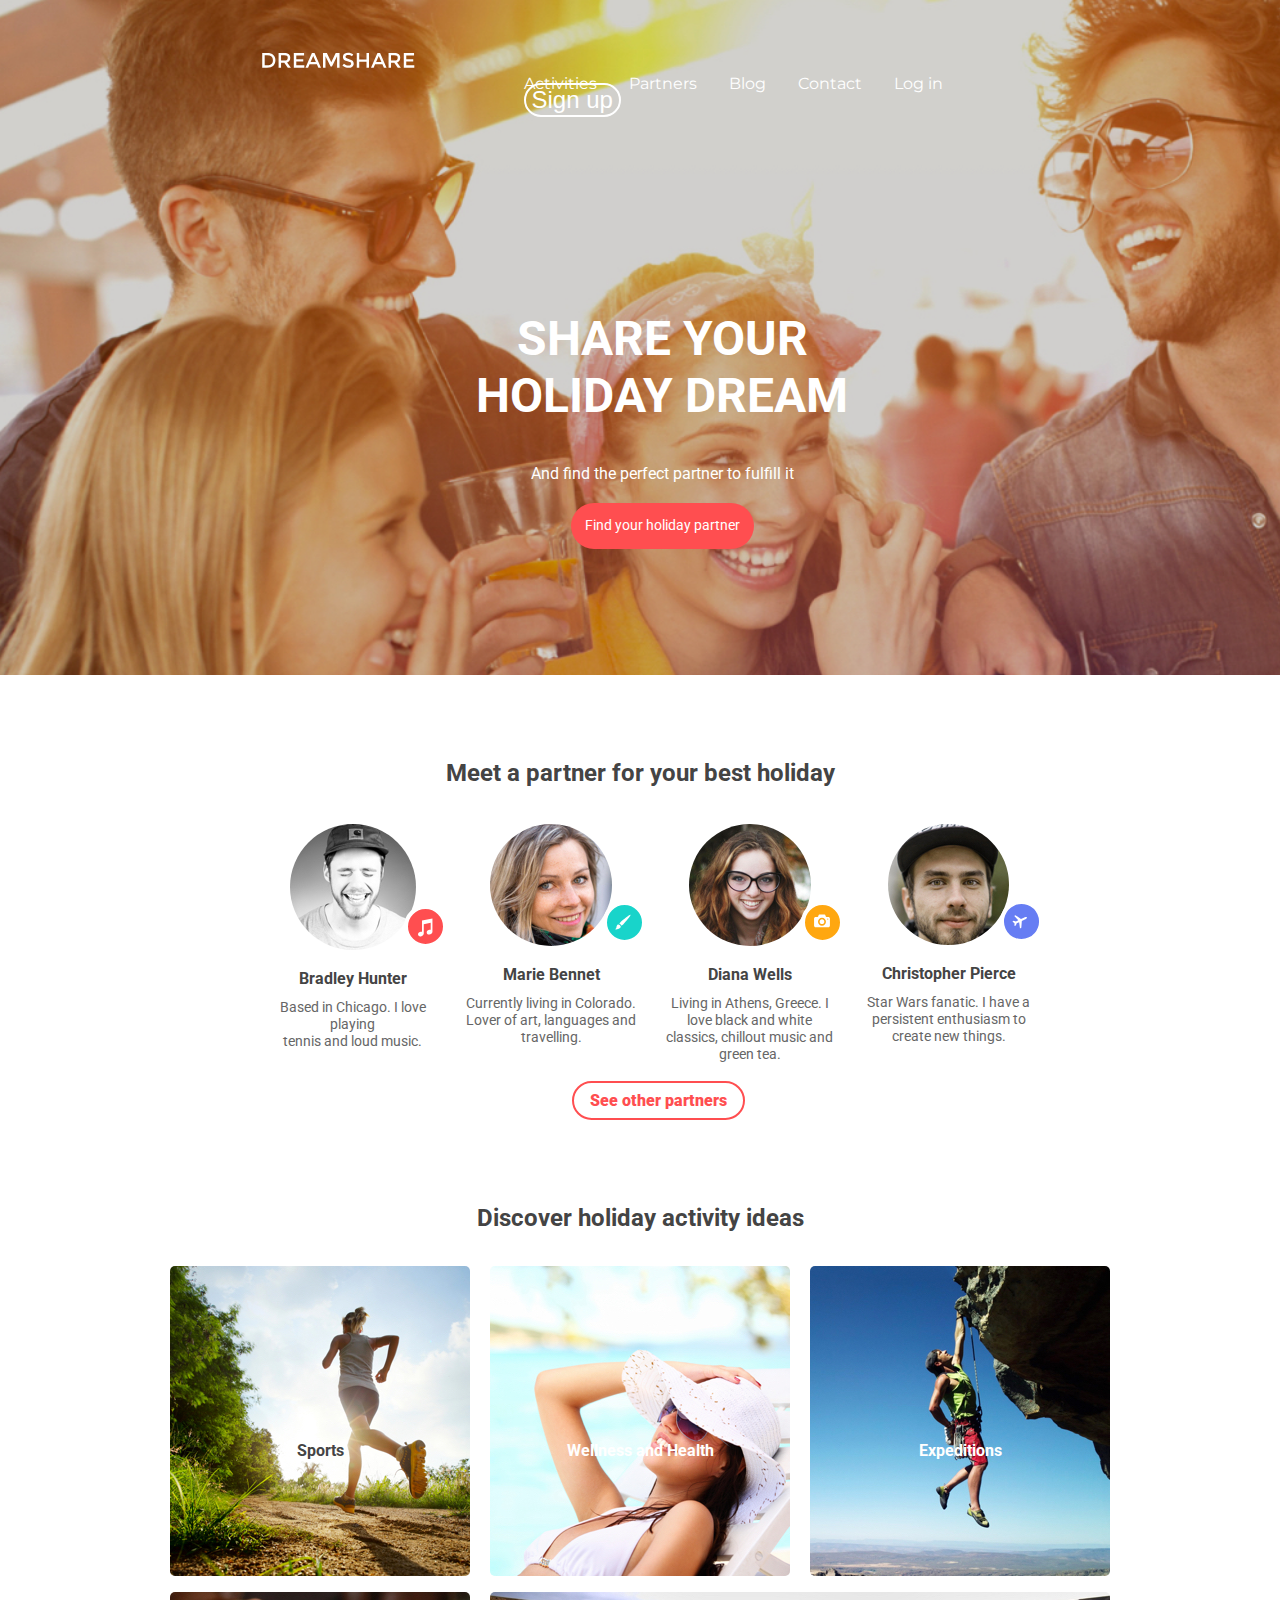
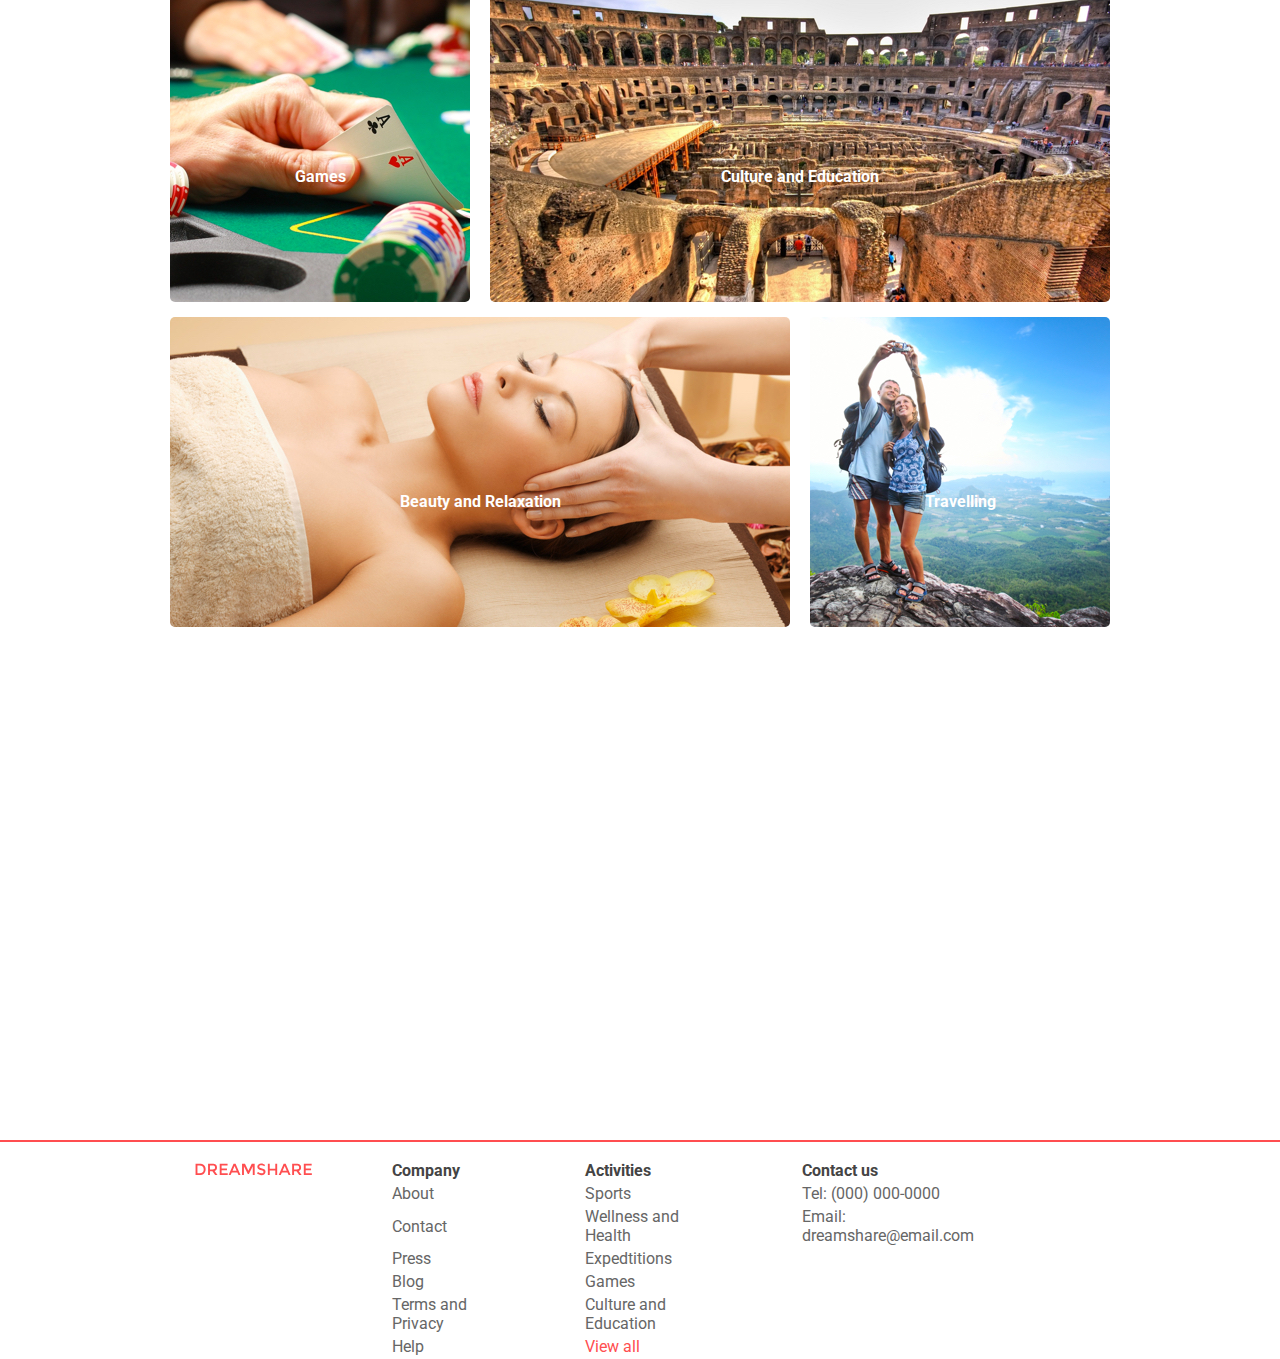
==== commit 208aaaf3: "page sections all fixed..." ====
--- a/index.html
+++ b/index.html
@@ -31,7 +31,8 @@
                     <li><a href="#">Blog</a></li>
                     <li><a href="#">Contact</a></li>
                     <li><a href="#">Log in</a></li>
-                    <li><button>Sign up</button>
+                    <li><button>Sign up</button></li>
+                </ul>
             </nav>
             <div id="headertext">
                 <h2>SHARE YOUR <br/> HOLIDAY DREAM</h2>
--- a/styles.css
+++ b/styles.css
@@ -24,7 +24,7 @@
 nav {
     display: block;
     margin: auto;
-    width: 76%;
+    width: 80%;
     padding: .8em;
     position: relative;
     top: 0;
@@ -43,7 +43,7 @@
     font-family: Montserrat, Roboto;
     width: 65%;
     margin: 1em;
-    padding-top: .3em;
+    margin-left: 5em;
     list-style-type: none;
     float: right;
 }
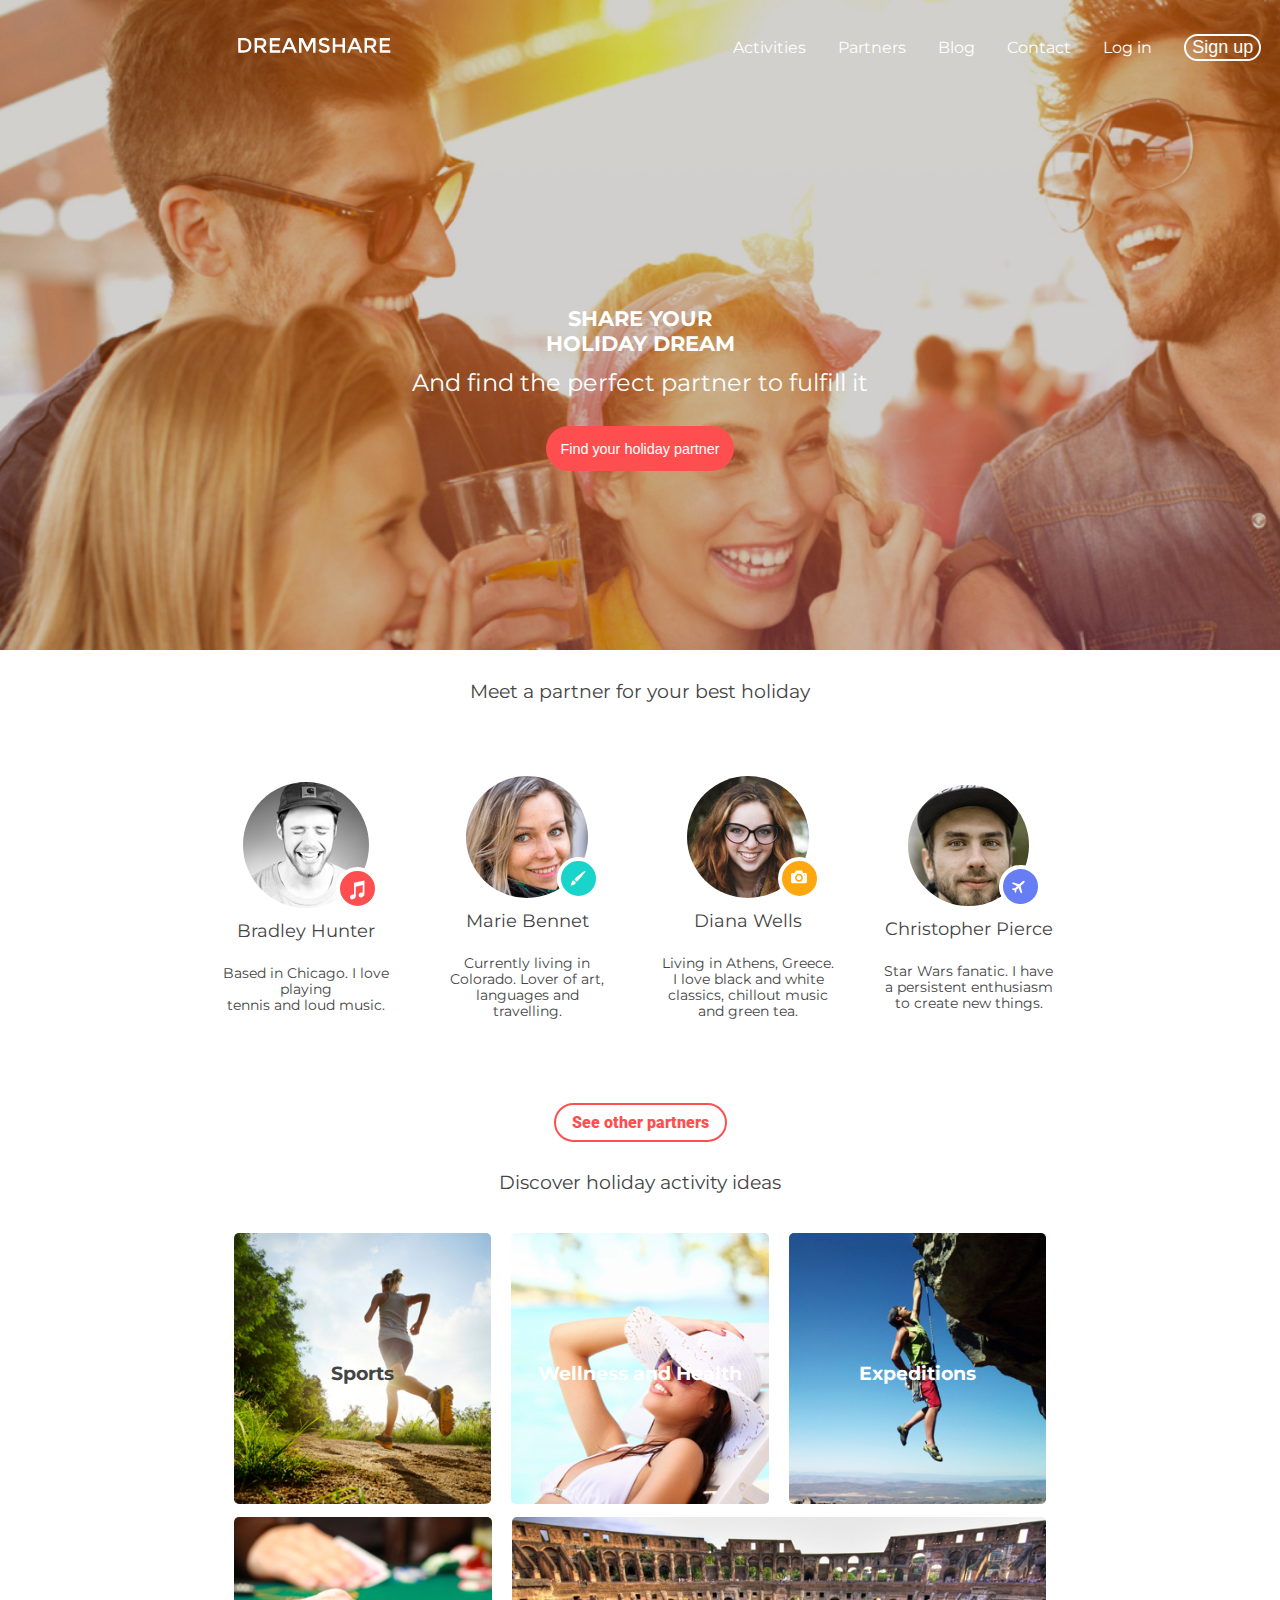
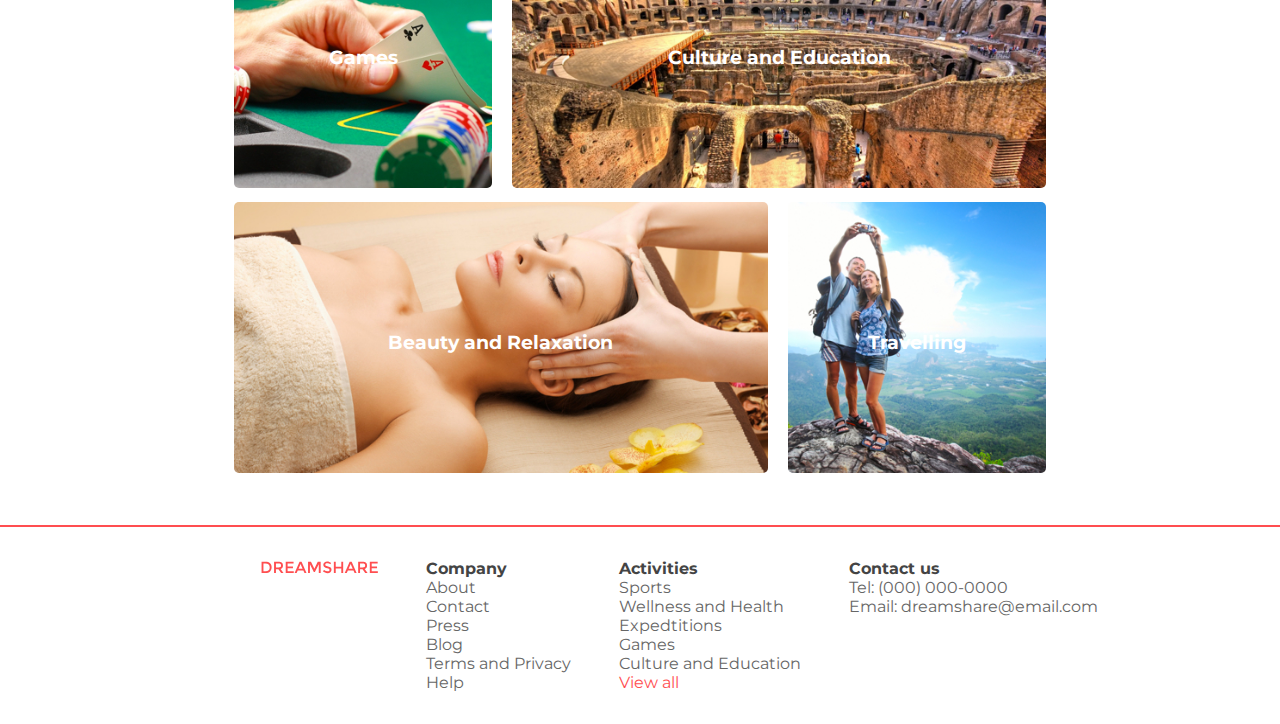
==== commit be0cbf3c: "source file canges..." ====
--- a/index.html
+++ b/index.html
@@ -1,192 +1,175 @@
-<!DOCTYPE html>
+﻿<!DOCTYPE html>
 <html lang="en">
-    <head>
-        <meta charset="UTF-8">
-        <meta name="viewport" content="width=device-width, initial-scale=1.0">
-        <meta http-equiv="X-UA-Compatible" content="ie=edge">
-        <title>Dreamshare</title>
-        <link href="styles.css" rel="stylesheet">
-    </head>
-    <body>
-        <header>
-            <nav id="headernav">
-                <a href="#">
-                    <svg class="logo" width="170px" height="17px" viewBox="0 0 117 13" version="1.1" xmlns="http://www.w3.org/2000/svg" xmlns:xlink="http://www.w3.org/1999/xlink">
-                        <!-- Generator: Sketch 42 (36781) - http://www.bohemiancoding.com/sketch -->
-                        <title>DREAMSHARE</title>
-                        <desc>Created with Sketch.</desc>
-                        <defs></defs>
-                        <g id="Page-1" stroke="none" stroke-width="1" fill="none" fill-rule="evenodd">
-                            <g id="Dreamshare_desktop" transform="translate(-250.000000, -2320.000000)" fill="#FFFFFF">
-                                <g id="Footer" transform="translate(0.000000, 2278.000000)">
-                                    <path d="M259.016,44.28 C260.093339,45.2560049 260.632,46.6133246 260.632,48.352 C260.632,50.0906754 260.109339,51.4666616 259.064,52.48 C258.018661,53.4933384 256.418677,54 254.264,54 L250.552,54 L250.552,42.816 L254.392,42.816 C256.397343,42.816 257.938661,43.3039951 259.016,44.28 Z M258.728,48.4 C258.728,45.8399872 257.261348,44.56 254.328,44.56 L252.44,44.56 L252.44,52.224 L254.536,52.224 C255.890673,52.224 256.927996,51.9013366 257.648,51.256 C258.368004,50.6106634 258.728,49.658673 258.728,48.4 Z M271.992,46.448 C271.992,48.2933426 271.186675,49.4559976 269.576,49.936 L272.504,54 L270.104,54 L267.432,50.24 L264.952,50.24 L264.952,54 L263.064,54 L263.064,42.816 L267.224,42.816 C268.930675,42.816 270.151996,43.1039971 270.888,43.68 C271.624004,44.2560029 271.992,45.1786603 271.992,46.448 Z M269.48,48.032 C269.864002,47.7013317 270.056,47.1706703 270.056,46.44 C270.056,45.7093297 269.858669,45.2080014 269.464,44.936 C269.069331,44.6639986 268.365338,44.528 267.352,44.528 L264.952,44.528 L264.952,48.528 L267.304,48.528 C268.370672,48.528 269.095998,48.3626683 269.48,48.032 Z M282.568,42.816 L282.568,44.592 L276.6,44.592 L276.6,47.552 L281.96,47.552 L281.96,49.232 L276.6,49.232 L276.6,52.224 L282.76,52.224 L282.76,54 L274.712,54 L274.712,42.816 L282.568,42.816 Z M286.76,51.456 L285.64,54 L283.624,54 L288.552,42.816 L290.568,42.816 L295.496,54 L293.48,54 L292.36,51.456 L286.76,51.456 Z M291.592,49.712 L289.56,45.104 L287.528,49.712 L291.592,49.712 Z M298.936,54 L297.048,54 L297.048,42.816 L299.992,42.816 L303.368,49.84 L306.744,42.816 L309.672,42.816 L309.672,54 L307.784,54 L307.784,45.264 L303.88,53.024 L302.824,53.024 L298.936,45.264 L298.936,54 Z M314.808,44.624 C314.455998,44.8480011 314.28,45.1866644 314.28,45.64 C314.28,46.0933356 314.455998,46.4399988 314.808,46.68 C315.160002,46.9200012 315.909328,47.1786653 317.056,47.456 C318.202672,47.7333347 319.066664,48.1226642 319.648,48.624 C320.229336,49.1253358 320.52,49.8639951 320.52,50.84 C320.52,51.8160049 320.152004,52.607997 319.416,53.216 C318.679996,53.824003 317.714673,54.128 316.52,54.128 C314.770658,54.128 313.218673,53.5253394 311.864,52.32 L313.048,50.896 C314.178672,51.8773382 315.351994,52.368 316.568,52.368 C317.176003,52.368 317.658665,52.2373346 318.016,51.976 C318.373335,51.7146654 318.552,51.3680022 318.552,50.936 C318.552,50.5039978 318.384002,50.1680012 318.048,49.928 C317.711998,49.6879988 317.133337,49.4693343 316.312,49.272 C315.490663,49.0746657 314.866669,48.8933342 314.44,48.728 C314.013331,48.5626658 313.634668,48.346668 313.304,48.08 C312.642663,47.5786642 312.312,46.8106718 312.312,45.776 C312.312,44.7413282 312.687996,43.9440028 313.44,43.384 C314.192004,42.8239972 315.122661,42.544 316.232,42.544 C316.94667,42.544 317.655996,42.6613322 318.36,42.896 C319.064004,43.1306678 319.671997,43.4613312 320.184,43.888 L319.176,45.312 C318.845332,45.0133318 318.397336,44.768001 317.832,44.576 C317.266664,44.383999 316.709336,44.288 316.16,44.288 C315.610664,44.288 315.160002,44.3999989 314.808,44.624 Z M322.856,54 L322.856,42.816 L324.744,42.816 L324.744,47.664 L330.296,47.664 L330.296,42.816 L332.184,42.816 L332.184,54 L330.296,54 L330.296,49.424 L324.744,49.424 L324.744,54 L322.856,54 Z M336.872,51.456 L335.752,54 L333.736,54 L338.664,42.816 L340.68,42.816 L345.608,54 L343.592,54 L342.472,51.456 L336.872,51.456 Z M341.704,49.712 L339.672,45.104 L337.64,49.712 L341.704,49.712 Z M356.088,46.448 C356.088,48.2933426 355.282675,49.4559976 353.672,49.936 L356.6,54 L354.2,54 L351.528,50.24 L349.048,50.24 L349.048,54 L347.16,54 L347.16,42.816 L351.32,42.816 C353.026675,42.816 354.247996,43.1039971 354.984,43.68 C355.720004,44.2560029 356.088,45.1786603 356.088,46.448 Z M353.576,48.032 C353.960002,47.7013317 354.152,47.1706703 354.152,46.44 C354.152,45.7093297 353.954669,45.2080014 353.56,44.936 C353.165331,44.6639986 352.461338,44.528 351.448,44.528 L349.048,44.528 L349.048,48.528 L351.4,48.528 C352.466672,48.528 353.191998,48.3626683 353.576,48.032 Z M366.664,42.816 L366.664,44.592 L360.696,44.592 L360.696,47.552 L366.056,47.552 L366.056,49.232 L360.696,49.232 L360.696,52.224 L366.856,52.224 L366.856,54 L358.808,54 L358.808,42.816 L366.664,42.816 Z" id="DREAMSHARE"></path>
-                                </g>
+<head>
+    <meta charset="UTF-8">
+    <meta name="viewport" content="width=device-width, initial-scale=1.0">
+    <meta http-equiv="X-UA-Compatible" content="ie=edge">
+    <title>Dreamshare</title>
+    <link href="styles.css" rel="stylesheet">
+</head>
+<body>
+    <header>
+        <nav>
+            <svg class="logo" width="170px" height="17px" viewBox="0 0 117 13" version="1.1" xmlns="http://www.w3.org/2000/svg" xmlns:xlink="http://www.w3.org/1999/xlink">
+                <!-- Generator: Sketch 42 (36781) - http://www.bohemiancoding.com/sketch -->
+                <title>DREAMSHARE</title>
+                <desc>Created with Sketch.</desc>
+                <defs></defs>
+                <g id="Page-1" stroke="none" stroke-width="1" fill="none" fill-rule="evenodd">
+                    <g id="Dreamshare_desktop" transform="translate(-250.000000, -2320.000000)" fill="#FFFFFF">
+                        <g id="Footer" transform="translate(0.000000, 2278.000000)">
+                            <path d="M259.016,44.28 C260.093339,45.2560049 260.632,46.6133246 260.632,48.352 C260.632,50.0906754 260.109339,51.4666616 259.064,52.48 C258.018661,53.4933384 256.418677,54 254.264,54 L250.552,54 L250.552,42.816 L254.392,42.816 C256.397343,42.816 257.938661,43.3039951 259.016,44.28 Z M258.728,48.4 C258.728,45.8399872 257.261348,44.56 254.328,44.56 L252.44,44.56 L252.44,52.224 L254.536,52.224 C255.890673,52.224 256.927996,51.9013366 257.648,51.256 C258.368004,50.6106634 258.728,49.658673 258.728,48.4 Z M271.992,46.448 C271.992,48.2933426 271.186675,49.4559976 269.576,49.936 L272.504,54 L270.104,54 L267.432,50.24 L264.952,50.24 L264.952,54 L263.064,54 L263.064,42.816 L267.224,42.816 C268.930675,42.816 270.151996,43.1039971 270.888,43.68 C271.624004,44.2560029 271.992,45.1786603 271.992,46.448 Z M269.48,48.032 C269.864002,47.7013317 270.056,47.1706703 270.056,46.44 C270.056,45.7093297 269.858669,45.2080014 269.464,44.936 C269.069331,44.6639986 268.365338,44.528 267.352,44.528 L264.952,44.528 L264.952,48.528 L267.304,48.528 C268.370672,48.528 269.095998,48.3626683 269.48,48.032 Z M282.568,42.816 L282.568,44.592 L276.6,44.592 L276.6,47.552 L281.96,47.552 L281.96,49.232 L276.6,49.232 L276.6,52.224 L282.76,52.224 L282.76,54 L274.712,54 L274.712,42.816 L282.568,42.816 Z M286.76,51.456 L285.64,54 L283.624,54 L288.552,42.816 L290.568,42.816 L295.496,54 L293.48,54 L292.36,51.456 L286.76,51.456 Z M291.592,49.712 L289.56,45.104 L287.528,49.712 L291.592,49.712 Z M298.936,54 L297.048,54 L297.048,42.816 L299.992,42.816 L303.368,49.84 L306.744,42.816 L309.672,42.816 L309.672,54 L307.784,54 L307.784,45.264 L303.88,53.024 L302.824,53.024 L298.936,45.264 L298.936,54 Z M314.808,44.624 C314.455998,44.8480011 314.28,45.1866644 314.28,45.64 C314.28,46.0933356 314.455998,46.4399988 314.808,46.68 C315.160002,46.9200012 315.909328,47.1786653 317.056,47.456 C318.202672,47.7333347 319.066664,48.1226642 319.648,48.624 C320.229336,49.1253358 320.52,49.8639951 320.52,50.84 C320.52,51.8160049 320.152004,52.607997 319.416,53.216 C318.679996,53.824003 317.714673,54.128 316.52,54.128 C314.770658,54.128 313.218673,53.5253394 311.864,52.32 L313.048,50.896 C314.178672,51.8773382 315.351994,52.368 316.568,52.368 C317.176003,52.368 317.658665,52.2373346 318.016,51.976 C318.373335,51.7146654 318.552,51.3680022 318.552,50.936 C318.552,50.5039978 318.384002,50.1680012 318.048,49.928 C317.711998,49.6879988 317.133337,49.4693343 316.312,49.272 C315.490663,49.0746657 314.866669,48.8933342 314.44,48.728 C314.013331,48.5626658 313.634668,48.346668 313.304,48.08 C312.642663,47.5786642 312.312,46.8106718 312.312,45.776 C312.312,44.7413282 312.687996,43.9440028 313.44,43.384 C314.192004,42.8239972 315.122661,42.544 316.232,42.544 C316.94667,42.544 317.655996,42.6613322 318.36,42.896 C319.064004,43.1306678 319.671997,43.4613312 320.184,43.888 L319.176,45.312 C318.845332,45.0133318 318.397336,44.768001 317.832,44.576 C317.266664,44.383999 316.709336,44.288 316.16,44.288 C315.610664,44.288 315.160002,44.3999989 314.808,44.624 Z M322.856,54 L322.856,42.816 L324.744,42.816 L324.744,47.664 L330.296,47.664 L330.296,42.816 L332.184,42.816 L332.184,54 L330.296,54 L330.296,49.424 L324.744,49.424 L324.744,54 L322.856,54 Z M336.872,51.456 L335.752,54 L333.736,54 L338.664,42.816 L340.68,42.816 L345.608,54 L343.592,54 L342.472,51.456 L336.872,51.456 Z M341.704,49.712 L339.672,45.104 L337.64,49.712 L341.704,49.712 Z M356.088,46.448 C356.088,48.2933426 355.282675,49.4559976 353.672,49.936 L356.6,54 L354.2,54 L351.528,50.24 L349.048,50.24 L349.048,54 L347.16,54 L347.16,42.816 L351.32,42.816 C353.026675,42.816 354.247996,43.1039971 354.984,43.68 C355.720004,44.2560029 356.088,45.1786603 356.088,46.448 Z M353.576,48.032 C353.960002,47.7013317 354.152,47.1706703 354.152,46.44 C354.152,45.7093297 353.954669,45.2080014 353.56,44.936 C353.165331,44.6639986 352.461338,44.528 351.448,44.528 L349.048,44.528 L349.048,48.528 L351.4,48.528 C352.466672,48.528 353.191998,48.3626683 353.576,48.032 Z M366.664,42.816 L366.664,44.592 L360.696,44.592 L360.696,47.552 L366.056,47.552 L366.056,49.232 L360.696,49.232 L360.696,52.224 L366.856,52.224 L366.856,54 L358.808,54 L358.808,42.816 L366.664,42.816 Z" id="DREAMSHARE"></path>
+                        </g>
+                    </g>
+                </g>
+            </svg>            
+            <div class="nav-hamburger">
+                    <div class="hamburger-line"></div>
+                </div>
+            <ul id="headernav">
+                <li><a>Activities</a></li>
+                <li><a>Partners</a></li>
+                <li><a>Blog</a></li>
+                <li><a>Contact</a></li>
+                <li><a>Log in</a></li>
+                <li><button id="btn-signup">Sign up</button></li>
+            </ul>
+        </nav>
+        <div id="headertext">
+            <h2>SHARE YOUR <br/> HOLIDAY DREAM</h2>
+            <p>And find the perfect partner to fulfill it</p>
+            <button id="btn-holiday-partner">Find your holiday partner</button>
+        </div>
+    </header>
+    <main class="content">
+        <section id="partner">
+            <h3 class="headings">Meet a partner for your best holiday</h3>
+            <ul>
+                <li>
+                    <div class="partner-avatar">
+                        <img class="photo" src="../dreamshare_assets/assets/partner1.jpg" alt="partner1">
+                        <figure class="svg-container" id="music">
+                            <img class="svg-icon" src="../dreamshare_assets/assets/music.svg">
+                        </figure>
+                    </div>
+                    <h4>Bradley Hunter</h4>
+                    <p>Based in Chicago. I love playing <br>tennis and loud music.</p>
+                </li>
+                <li>
+                    <div class="partner-avatar">
+                        <img class="photo" src="../dreamshare_assets/assets/partner2.jpg" alt="partner2">
+                        <figure class="svg-container" id="brush">
+                            <img class="svg-icon" src="../dreamshare_assets/assets/brush.svg">
+                        </figure>
+                    </div>                    
+                    <h4>Marie Bennet</h4>
+                    <p>Currently living in Colorado. Lover of art, languages and travelling.</p>
+                </li>
+                <li>
+                    <div class="partner-avatar">
+                        <img class="photo" src="../dreamshare_assets/assets/partner3.jpg" alt="partner3">
+                        <figure class="svg-container" id="camera">
+                            <img class="svg-icon" src="../dreamshare_assets/assets/camera.svg">
+                        </figure>
+                    </div>                    
+                    <h4>Diana Wells</h4>
+                    <p>Living in Athens, Greece. I love black and white classics, chillout music and green tea.</p>
+                </li>
+                <li>
+                    <div class="partner-avatar">
+                        <img class="photo" src="../dreamshare_assets/assets/partner4.jpg" alt="partner4">
+                        <figure class="svg-container" id="airplane">
+                            <img class="svg-icon" src="../dreamshare_assets/assets/airplane.svg">
+                        </figure>
+                    </div>
+                    <h4>Christopher Pierce</h4>
+                    <p>Star Wars fanatic. I have a persistent enthusiasm to create new things.</p>
+                </li>
+            </ul>
+            <button id="btn-partner">See other partners</button>
+        </section>
+        <section id="holiday">
+            <h3 class="headings">Discover holiday activity ideas</h3>
+            <div class="holiday-activity">
+                <div class="img-container">
+                    <figure>
+                        <img class="image-thumb" src="../dreamshare_assets/assets/block1Sports.jpg">
+                        <h4 class="text-over-img" id="dark-grey">Sports</h4>
+                    </figure>
+                    <figure>
+                        <img class="image-thumb" src="../dreamshare_assets/assets/block2Wellness.jpg">
+                        <h4 class="text-over-img">Wellness and Health</h4>
+                    </figure>
+                    <figure>
+                        <img class="image-thumb" src="../dreamshare_assets/assets/block3Expeditions.jpg">
+                        <h4 class="text-over-img">Expeditions</h4>
+                    </figure>
+                </div>  
+                <div class="img-container">
+                    <figure>
+                        <img class="image-thumb" src="../dreamshare_assets/assets/block4Games.jpg">
+                        <h4 class="text-over-img">Games</h4>
+                    </figure>
+                    <figure>
+                        <img class="image-thumb" src="../dreamshare_assets/assets/block5Culture.jpg">
+                        <h4 class="text-over-img">Culture and Education</h4>
+                    </figure>
+                </div>
+                <div class="img-container">
+                    <figure>
+                        <img class="image-thumb" src="../dreamshare_assets/assets/block6Beauty.jpg">
+                        <h4 class="text-over-img">Beauty and Relaxation</h4>
+                    </figure>
+                    <figure>
+                        <img class="image-thumb" src="../dreamshare_assets/assets/block7Travelling.jpg">
+                        <h4 class="text-over-img">Travelling</h4>
+                    </figure>
+                </div>
+            </div>                   
+        </section>
+    </main>
+     <footer>
+        <div class="footer-nav">
+            <div class="footer-column">
+                <svg width="117px" height="13px" viewBox="0 0 117 13" version="1.1" xmlns="http://www.w3.org/2000/svg" xmlns:xlink="http://www.w3.org/1999/xlink">
+                    <!-- Generator: Sketch 42 (36781) - http://www.bohemiancoding.com/sketch -->
+                    <title>DREAMSHARE</title>
+                    <desc>Created with Sketch.</desc>
+                    <defs></defs>
+                    <g id="Page-1" stroke="none" stroke-width="1" fill="none" fill-rule="evenodd">
+                        <g id="Dreamshare_desktop" transform="translate(-250.000000, -2320.000000)" fill="#FF4E50">
+                            <g id="Footer" transform="translate(0.000000, 2278.000000)">
+                                <path d="M259.016,44.28 C260.093339,45.2560049 260.632,46.6133246 260.632,48.352 C260.632,50.0906754 260.109339,51.4666616 259.064,52.48 C258.018661,53.4933384 256.418677,54 254.264,54 L250.552,54 L250.552,42.816 L254.392,42.816 C256.397343,42.816 257.938661,43.3039951 259.016,44.28 Z M258.728,48.4 C258.728,45.8399872 257.261348,44.56 254.328,44.56 L252.44,44.56 L252.44,52.224 L254.536,52.224 C255.890673,52.224 256.927996,51.9013366 257.648,51.256 C258.368004,50.6106634 258.728,49.658673 258.728,48.4 Z M271.992,46.448 C271.992,48.2933426 271.186675,49.4559976 269.576,49.936 L272.504,54 L270.104,54 L267.432,50.24 L264.952,50.24 L264.952,54 L263.064,54 L263.064,42.816 L267.224,42.816 C268.930675,42.816 270.151996,43.1039971 270.888,43.68 C271.624004,44.2560029 271.992,45.1786603 271.992,46.448 Z M269.48,48.032 C269.864002,47.7013317 270.056,47.1706703 270.056,46.44 C270.056,45.7093297 269.858669,45.2080014 269.464,44.936 C269.069331,44.6639986 268.365338,44.528 267.352,44.528 L264.952,44.528 L264.952,48.528 L267.304,48.528 C268.370672,48.528 269.095998,48.3626683 269.48,48.032 Z M282.568,42.816 L282.568,44.592 L276.6,44.592 L276.6,47.552 L281.96,47.552 L281.96,49.232 L276.6,49.232 L276.6,52.224 L282.76,52.224 L282.76,54 L274.712,54 L274.712,42.816 L282.568,42.816 Z M286.76,51.456 L285.64,54 L283.624,54 L288.552,42.816 L290.568,42.816 L295.496,54 L293.48,54 L292.36,51.456 L286.76,51.456 Z M291.592,49.712 L289.56,45.104 L287.528,49.712 L291.592,49.712 Z M298.936,54 L297.048,54 L297.048,42.816 L299.992,42.816 L303.368,49.84 L306.744,42.816 L309.672,42.816 L309.672,54 L307.784,54 L307.784,45.264 L303.88,53.024 L302.824,53.024 L298.936,45.264 L298.936,54 Z M314.808,44.624 C314.455998,44.8480011 314.28,45.1866644 314.28,45.64 C314.28,46.0933356 314.455998,46.4399988 314.808,46.68 C315.160002,46.9200012 315.909328,47.1786653 317.056,47.456 C318.202672,47.7333347 319.066664,48.1226642 319.648,48.624 C320.229336,49.1253358 320.52,49.8639951 320.52,50.84 C320.52,51.8160049 320.152004,52.607997 319.416,53.216 C318.679996,53.824003 317.714673,54.128 316.52,54.128 C314.770658,54.128 313.218673,53.5253394 311.864,52.32 L313.048,50.896 C314.178672,51.8773382 315.351994,52.368 316.568,52.368 C317.176003,52.368 317.658665,52.2373346 318.016,51.976 C318.373335,51.7146654 318.552,51.3680022 318.552,50.936 C318.552,50.5039978 318.384002,50.1680012 318.048,49.928 C317.711998,49.6879988 317.133337,49.4693343 316.312,49.272 C315.490663,49.0746657 314.866669,48.8933342 314.44,48.728 C314.013331,48.5626658 313.634668,48.346668 313.304,48.08 C312.642663,47.5786642 312.312,46.8106718 312.312,45.776 C312.312,44.7413282 312.687996,43.9440028 313.44,43.384 C314.192004,42.8239972 315.122661,42.544 316.232,42.544 C316.94667,42.544 317.655996,42.6613322 318.36,42.896 C319.064004,43.1306678 319.671997,43.4613312 320.184,43.888 L319.176,45.312 C318.845332,45.0133318 318.397336,44.768001 317.832,44.576 C317.266664,44.383999 316.709336,44.288 316.16,44.288 C315.610664,44.288 315.160002,44.3999989 314.808,44.624 Z M322.856,54 L322.856,42.816 L324.744,42.816 L324.744,47.664 L330.296,47.664 L330.296,42.816 L332.184,42.816 L332.184,54 L330.296,54 L330.296,49.424 L324.744,49.424 L324.744,54 L322.856,54 Z M336.872,51.456 L335.752,54 L333.736,54 L338.664,42.816 L340.68,42.816 L345.608,54 L343.592,54 L342.472,51.456 L336.872,51.456 Z M341.704,49.712 L339.672,45.104 L337.64,49.712 L341.704,49.712 Z M356.088,46.448 C356.088,48.2933426 355.282675,49.4559976 353.672,49.936 L356.6,54 L354.2,54 L351.528,50.24 L349.048,50.24 L349.048,54 L347.16,54 L347.16,42.816 L351.32,42.816 C353.026675,42.816 354.247996,43.1039971 354.984,43.68 C355.720004,44.2560029 356.088,45.1786603 356.088,46.448 Z M353.576,48.032 C353.960002,47.7013317 354.152,47.1706703 354.152,46.44 C354.152,45.7093297 353.954669,45.2080014 353.56,44.936 C353.165331,44.6639986 352.461338,44.528 351.448,44.528 L349.048,44.528 L349.048,48.528 L351.4,48.528 C352.466672,48.528 353.191998,48.3626683 353.576,48.032 Z M366.664,42.816 L366.664,44.592 L360.696,44.592 L360.696,47.552 L366.056,47.552 L366.056,49.232 L360.696,49.232 L360.696,52.224 L366.856,52.224 L366.856,54 L358.808,54 L358.808,42.816 L366.664,42.816 Z" id="DREAMSHARE"></path>
                             </g>
                         </g>
-                    </svg>
-                </a>
-                <ul>
-                    <li><a href="#">Activities</a></li>
-                    <li><a href="#">Partners</a></li>
-                    <li><a href="#">Blog</a></li>
-                    <li><a href="#">Contact</a></li>
-                    <li><a href="#">Log in</a></li>
-                    <li><button>Sign up</button></li>
-                </ul>
-            </nav>
-            <div id="headertext">
-                <h2>SHARE YOUR <br/> HOLIDAY DREAM</h2>
-                <p>And find the perfect partner to fulfill it</p>
-                <a id="holiday-partners" href="#">Find your holiday partner</a class="">
+                    </g>
+                </svg>
             </div>
-        </header>
-        <main class="content">
-            <div class="wrapper">
-                <section id="partner">
-                    <h3 class="headings">Meet a partner for your best holiday</h3>
-                    <ul>
-                        <li>
-                            <div>
-                                <img class="photo" src="dreamshare_assets/assets/partner1.jpg" alt="partner1">
-                                <figure class="svg-contatainer" id="music">
-                                    <img class="svg-icon" src="dreamshare_assets/assets/music.svg">
-                                </figure>
-                            </div>
-                            <h4>Bradley Hunter</h4>
-                            <p>Based in Chicago. I love playing <br>tennis and loud music.</p>
-                        </li>
-                        <li>
-                            <div>
-                                <img class="photo" src="dreamshare_assets/assets/partner2.jpg" alt="partner2">
-                                <figure class="svg-contatainer" id="brush">
-                                    <img class="svg-icon" src="dreamshare_assets/assets/brush.svg">
-                                </figure>
-                            </div>
-                            <h4>Marie Bennet</h4>
-                            <p>Currently living in Colorado. Lover of art, languages and travelling.</p>
-                        </li>
-                        <li>
-                            <div>
-                                <img class="photo" src="dreamshare_assets/assets/partner3.jpg" alt="partner3">
-                                <figure class="svg-contatainer" id="camera">
-                                    <img class="svg-icon" src="dreamshare_assets/assets/camera.svg">
-                                </figure>
-                            </div>
-                            <h4>Diana Wells</h4>
-                            <p>Living in Athens, Greece. I love black and white classics, chillout music and green tea.</p>
-                        </li>
-                        <li>
-                            <div>
-                                <img class="photo" src="dreamshare_assets/assets/partner4.jpg" alt="partner4">
-                                <figure class="svg-contatainer" id="airplane">
-                                    <img class="svg-icon" src="dreamshare_assets/assets/airplane.svg">
-                                </figure>
-                            </div>
-                            <h4>Christopher Pierce</h4>
-                            <p>Star Wars fanatic. I have a persistent enthusiasm to create new things.</p>
-                        </li>
-                    </ul>
-                    <button id="btn-partner">See other partners</button>
-                </section>
-                <section id="holiday">
-                    <h3 class="headings">Discover holiday activity ideas</h3>
-                    <div class="img-container">
-                        <figure>                        
-                            <img src="dreamshare_assets/assets/block1Sports.jpg">                        
-                            <h4 class="text-over-img" id="dark-grey">Sports</h4>
-                        </figure>
-                        <figure>
-                            <img src="dreamshare_assets/assets/block2Wellness.jpg">
-                            <h4 class="text-over-img">Wellness and Health</h4>
-                        </figure>
-                        <figure>
-                            <img src="dreamshare_assets/assets/block3Expeditions.jpg">
-                            <h4 class="text-over-img">Expeditions</h4>
-                        </figure>
-                    </div>
-                    <div class="img-container">
-                        <figure>    
-                            <img src="dreamshare_assets/assets/block4Games.jpg">
-                            <h4 class="text-over-img">Games</h4>
-                        </figure>
-                        <figure>    
-                            <img src="dreamshare_assets/assets/block5Culture.jpg">
-                            <h4 class="text-over-img">Culture and Education</h4>
-                        </figure>
-                    </div>
-                    <div class="img-container">
-                        <figure>
-                            <img src="dreamshare_assets/assets/block6Beauty.jpg">
-                            <h4 class="text-over-img">Beauty and Relaxation</h4>
-                        </figure>
-                        <figure>    
-                            <img src="dreamshare_assets/assets/block7Travelling.jpg">
-                            <h4 class="text-over-img">Travelling</h4>
-                        </figure>                    
-                    </div>
-                </section>
-            </div>
-        </main>
-        <footer>
-            <div class="wrapper">
-                <table>
-                    <tr>
-                        <th>
-                            <a href="#">
-                                <svg width="117px" height="13px" viewBox="0 0 117 13" version="1.1" xmlns="http://www.w3.org/2000/svg" xmlns:xlink="http://www.w3.org/1999/xlink">
-                                    <!-- Generator: Sketch 42 (36781) - http://www.bohemiancoding.com/sketch -->
-                                    <title>DREAMSHARE</title>
-                                    <desc>Created with Sketch.</desc>
-                                    <defs></defs>
-                                    <g id="Page-1" stroke="none" stroke-width="1" fill="none" fill-rule="evenodd">
-                                        <g id="Dreamshare_desktop" transform="translate(-250.000000, -2320.000000)" fill="#FF4E50">
-                                            <g id="Footer" transform="translate(0.000000, 2278.000000)">
-                                                <path d="M259.016,44.28 C260.093339,45.2560049 260.632,46.6133246 260.632,48.352 C260.632,50.0906754 260.109339,51.4666616 259.064,52.48 C258.018661,53.4933384 256.418677,54 254.264,54 L250.552,54 L250.552,42.816 L254.392,42.816 C256.397343,42.816 257.938661,43.3039951 259.016,44.28 Z M258.728,48.4 C258.728,45.8399872 257.261348,44.56 254.328,44.56 L252.44,44.56 L252.44,52.224 L254.536,52.224 C255.890673,52.224 256.927996,51.9013366 257.648,51.256 C258.368004,50.6106634 258.728,49.658673 258.728,48.4 Z M271.992,46.448 C271.992,48.2933426 271.186675,49.4559976 269.576,49.936 L272.504,54 L270.104,54 L267.432,50.24 L264.952,50.24 L264.952,54 L263.064,54 L263.064,42.816 L267.224,42.816 C268.930675,42.816 270.151996,43.1039971 270.888,43.68 C271.624004,44.2560029 271.992,45.1786603 271.992,46.448 Z M269.48,48.032 C269.864002,47.7013317 270.056,47.1706703 270.056,46.44 C270.056,45.7093297 269.858669,45.2080014 269.464,44.936 C269.069331,44.6639986 268.365338,44.528 267.352,44.528 L264.952,44.528 L264.952,48.528 L267.304,48.528 C268.370672,48.528 269.095998,48.3626683 269.48,48.032 Z M282.568,42.816 L282.568,44.592 L276.6,44.592 L276.6,47.552 L281.96,47.552 L281.96,49.232 L276.6,49.232 L276.6,52.224 L282.76,52.224 L282.76,54 L274.712,54 L274.712,42.816 L282.568,42.816 Z M286.76,51.456 L285.64,54 L283.624,54 L288.552,42.816 L290.568,42.816 L295.496,54 L293.48,54 L292.36,51.456 L286.76,51.456 Z M291.592,49.712 L289.56,45.104 L287.528,49.712 L291.592,49.712 Z M298.936,54 L297.048,54 L297.048,42.816 L299.992,42.816 L303.368,49.84 L306.744,42.816 L309.672,42.816 L309.672,54 L307.784,54 L307.784,45.264 L303.88,53.024 L302.824,53.024 L298.936,45.264 L298.936,54 Z M314.808,44.624 C314.455998,44.8480011 314.28,45.1866644 314.28,45.64 C314.28,46.0933356 314.455998,46.4399988 314.808,46.68 C315.160002,46.9200012 315.909328,47.1786653 317.056,47.456 C318.202672,47.7333347 319.066664,48.1226642 319.648,48.624 C320.229336,49.1253358 320.52,49.8639951 320.52,50.84 C320.52,51.8160049 320.152004,52.607997 319.416,53.216 C318.679996,53.824003 317.714673,54.128 316.52,54.128 C314.770658,54.128 313.218673,53.5253394 311.864,52.32 L313.048,50.896 C314.178672,51.8773382 315.351994,52.368 316.568,52.368 C317.176003,52.368 317.658665,52.2373346 318.016,51.976 C318.373335,51.7146654 318.552,51.3680022 318.552,50.936 C318.552,50.5039978 318.384002,50.1680012 318.048,49.928 C317.711998,49.6879988 317.133337,49.4693343 316.312,49.272 C315.490663,49.0746657 314.866669,48.8933342 314.44,48.728 C314.013331,48.5626658 313.634668,48.346668 313.304,48.08 C312.642663,47.5786642 312.312,46.8106718 312.312,45.776 C312.312,44.7413282 312.687996,43.9440028 313.44,43.384 C314.192004,42.8239972 315.122661,42.544 316.232,42.544 C316.94667,42.544 317.655996,42.6613322 318.36,42.896 C319.064004,43.1306678 319.671997,43.4613312 320.184,43.888 L319.176,45.312 C318.845332,45.0133318 318.397336,44.768001 317.832,44.576 C317.266664,44.383999 316.709336,44.288 316.16,44.288 C315.610664,44.288 315.160002,44.3999989 314.808,44.624 Z M322.856,54 L322.856,42.816 L324.744,42.816 L324.744,47.664 L330.296,47.664 L330.296,42.816 L332.184,42.816 L332.184,54 L330.296,54 L330.296,49.424 L324.744,49.424 L324.744,54 L322.856,54 Z M336.872,51.456 L335.752,54 L333.736,54 L338.664,42.816 L340.68,42.816 L345.608,54 L343.592,54 L342.472,51.456 L336.872,51.456 Z M341.704,49.712 L339.672,45.104 L337.64,49.712 L341.704,49.712 Z M356.088,46.448 C356.088,48.2933426 355.282675,49.4559976 353.672,49.936 L356.6,54 L354.2,54 L351.528,50.24 L349.048,50.24 L349.048,54 L347.16,54 L347.16,42.816 L351.32,42.816 C353.026675,42.816 354.247996,43.1039971 354.984,43.68 C355.720004,44.2560029 356.088,45.1786603 356.088,46.448 Z M353.576,48.032 C353.960002,47.7013317 354.152,47.1706703 354.152,46.44 C354.152,45.7093297 353.954669,45.2080014 353.56,44.936 C353.165331,44.6639986 352.461338,44.528 351.448,44.528 L349.048,44.528 L349.048,48.528 L351.4,48.528 C352.466672,48.528 353.191998,48.3626683 353.576,48.032 Z M366.664,42.816 L366.664,44.592 L360.696,44.592 L360.696,47.552 L366.056,47.552 L366.056,49.232 L360.696,49.232 L360.696,52.224 L366.856,52.224 L366.856,54 L358.808,54 L358.808,42.816 L366.664,42.816 Z" id="DREAMSHARE"></path>
-                                            </g>
-                                        </g>
-                                    </g>
-                                </svg>
-                            </a>                            
-                        </th>
-
-                        <th>Company</th>
-                        <th>Activities</th>
-                        <th>Contact us</th>
-                    </tr>
-                    <tr>
-                        <td></td>
-                        <td><a href="#">About</a></td>
-                        <td><a href="#">Sports</a></td>
-                        <td>Tel: (000) 000-0000</td>
-                    </tr>
-                    <tr>
-                        <td></td>
-                        <td><a href="#">Contact</a></td>
-                        <td><a href="#">Wellness and Health</a></td>
-                        <td>Email: dreamshare@email.com</td>
-                    </tr>
-                    <tr>
-                        <td></td>
-                        <td><a href="#">Press</a></td>
-                        <td><a href="#">Expedtitions</a></td>
-                    </tr>
-                    <tr>
-                        <td></td>
-                        <td><a href="#">Blog</a></td>
-                        <td><a href="#">Games</a></td>
-                    </tr>
-                    <tr>
-                        <td></td>
-                        <td><a href="#">Terms and Privacy</a></td>
-                        <td><a href="#">Culture and Education</a></td>
-                    </tr>
-                    <tr>
-                        <td></td>
-                        <td><a href="#">Help</a></td>
-                        <td><a class="pink" href="#">View all</a href="#"></td>
-                    </tr>
-                </table>
-            </div>
-        </footer>
-    </body>
+            <div class="footer-column">
+                <h4><b class="footer-column-title">Company</b></h4>
+                <p>About</p>
+                <p>Contact</p>
+                <p>Press</p>
+                <p>Blog</p>
+                <p>Terms and Privacy</p>
+                <p>Help</p>
+            </div>   
+            <div class="footer-column">
+                <h4><b class="footer-column-title">Activities</b></h4>
+                <p>Sports</p>
+                <p>Wellness and Health</p>
+                <p>Expedtitions</p>
+                <p>Games</p>
+                <p>Culture and Education</p>
+                <p class="pink">View all</p>
+            </div>        
+            <div class="footer-column">
+                <h4><b class="footer-column-title">Contact us</b></h4>
+                <p>Tel: (000) 000-0000</p>
+                <p>Email: dreamshare@email.com</p>
+             </div>
+            </div>        
+    </footer> 
+    <script src="../script.js"></script>
+</body>
 </html>--- a/styles.css
+++ b/styles.css
@@ -1,150 +1,176 @@
 @import url('https://fonts.googleapis.com/css?family=Montserrat');
 @import url('https://fonts.googleapis.com/css?family=Roboto');
+html, body, div, span, applet, object, iframe,
+h1, h2, h3, h4, h5, h6, p, blockquote, pre,
+a, abbr, acronym, address, big, cite, code,
+del, dfn, em, img, ins, kbd, q, s, samp,
+small, strike, strong, sub, sup, tt, var,
+b, u, i, center,
+dl, dt, dd, ol, ul, li,
+fieldset, form, label, legend,
+table, caption, tbody, tfoot, thead, tr, th, td,article, aside, canvas, details, embed,
+figure, figcaption, footer, header, hgroup,
+menu, nav, output, ruby, section, summary,
+time, mark, audio, video {
+    margin: 0;
+    padding: 0;
+    border: 0;
+    font-size: 100%;
+    font: inherit;
+    vertical-align: baseline;
+}
+html,body {
+    width: 100%;
+    margin: 0;
+    padding: 0; 
+}
 body {
-    font-family: 'Roboto', 'Montserrat', sans-serif;
-    background-image: url(dreamshare_assets/assets/headerBackground.jpg);
+    font-family: Montserrat, Roboto, sans-serif;
+    background-image: url(../dreamshare_assets/assets/headerBackground.jpg);
     background-repeat: no-repeat;
     background-attachment: fixed;
     background-size: cover;
-    height: 100%;
-    width: 80%;
+    background-color: #ffffff;
     margin: 0 auto;
     padding: 0;
-}
-/*****HEADER*****/
+    width: 100%;
+    display: flex;
+    flex-flow: column;
+    align-content: center;
+    /* overflow: hidden; */
+}
+/* ----- header ----- */
 header {
-    margin: 0 auto;
-    padding: 5em ;
-    padding-top: 1.5em;
-    width: 80%;
-    height: 575px;
-    position: absolute;
-    left: 5.5%;
+    width: 100%;
+    height: 650px;
+    margin: 0;
+    padding: 0;
+    text-align: center;
 }
 nav {
-    display: block;
-    margin: auto;
-    width: 80%;
+    display: inline-flex;
+    width: 100%;
     padding: .8em;
     position: relative;
     top: 0;
-    overflow: hidden;
 }
 .logo {
     fill: #ffffff;
-    position: relative;
-    top: 15px;
-}
-#headernav h2 a {
-    color: #fff;
-    text-decoration: none;
-}
-#headernav ul {
+    margin: 1.5em;
+    position: relative;
+    left: 15%;
+}
+ul#headernav {
     font-family: Montserrat, Roboto;
-    width: 65%;
     margin: 1em;
-    margin-left: 5em;
-    list-style-type: none;
+    margin-right: 3em;
+    padding-top: .3em;
+    list-style: none;
     float: right;
-}
-#headernav ul li  {
-    float: left;    
-}
-#headernav ul li a {
+    display: flex;
+    justify-content: space-around;
+    align-items: center;
+    position: relative;
+    right: -38%;
+}
+ul#headernav li a {
     color: #fff;
     text-align: center;
     padding-right: 2em;
     text-decoration: none;
 }
-#headernav ul li button {
+#btn-signup {
     background-color: transparent;
-    border: #fff Solid 2px;
+    border: #fff solid 2px;
     border-radius: 30px;
     color: #fff;
-    font-size: x-large;
-    position: relative;
-    top: -10px;
-    cursor: pointer;
-}
-#headertext { 
-    text-align: center;
-    position: relative;
-    top: 20%;
-    left: 0;
-    height: 50%;
+    font-size: large;
+    position: relative;         
+}
+#headertext {
+    position: relative;
+    top: 30%;
 }
 #headertext h2 {
-    font-size: 3em;
+    font-size: 1.3em;
     font-weight: bolder;
     color: #fff;
+    margin-top: 1em;
 }
 #headertext p {
-    font-size: 1.3m;
-    color: #fff;
-    margin-bottom: 2em;
-}
-#holiday-partners {
-    text-decoration: none;
-    font-family: Roboto, Montserrat;
+    font-size: 1.5em;
+    color: #fff;
+    margin-top: .5em;
+}
+#btn-holiday-partner {
     border: 0px;
     border-radius: 30px;
     background-color: #FF4E50;
+    margin: 2em;
     padding: 1em;
     font-size: .9em;
     color: #fff;
     overflow: hidden;
 }
-/*****HEADER - END*****/
-
-/*******Content********/
+/* ----- Content ----- */
 .content {
-    background-color: #fff;
-    position: absolute;
-    top: 675px;
-    left: 0;
-    width: 100%;
-    height: 1600px;
-}
-.wrapper {
-    width: 70%;
-    margin: auto;
-}
-#partner{
-    margin: 1.5em; 
+    display: flex;
+    flex-direction: column;
+    align-items: center; 
+    width: 100%;
+    height: 100%;
+    background-color: #ffffff;
+    padding-bottom: 3em;
+}
+#partner {
+    display: flex;
+    flex-direction: column;
+    align-items: center;
 }
 .headings {
-    font-size: 1.5em;
-    text-align: center;
-    color: #444444;
-    margin-top: 3.5em;
+    font-size: 1.2em;
+    margin: 1.5em 0;
+    text-align: center;
+    color: #444444;
 }
 #partner ul {
-    margin: auto;
-    height: 270px;
+    display: flex;
+    flex-direction: row;
+    flex-wrap: wrap;
+    justify-content: flex-start;
+    align-content: stretch;
+    align-items: center;
+    margin: 2em auto;
 }
 #partner ul li {
-    display: block;
+    flex-grow: 1;
+    flex-shrink: 0;
+    flex-basis: 200px;
     margin: .8em;
     margin-left: .5em;
-    float: left;
-    width: 22%;
+    width: 200px;
     max-height: 90%;
     text-align: center;
+    list-style: none;
 }
 .photo {
     border-radius: 50%;
 }
-.svg-contatainer {
+.partner-avatar {
+    margin: auto;
+    width: 200px;
+}
+.svg-container {
     width: 35px;
     height: 35px;
-    border: #fff solid 4px;
+    border: 4px #fff solid;
     border-radius: 50%;
     position: relative;
-    top: -65px;
-    left: 100px;
+    top: -45px;
+    left: 130px; 
 }
 .svg-icon {
-    position: absolute;
+    position: absolute; 
     top: 25%;
     left: 25%;
     width: 16px;
@@ -161,18 +187,20 @@
 }
 #airplane {
     background-color: #667DF3;
-    transform: rotate(-25deg);
+    transform: rotate(-42deg);
 }
 #partner ul li h4 {
     position: relative;
-    top: -65px;
+    top: -35px;
+    font-size: 1.1em;
     color: #444444;
 }
 #partner ul li p {
-    font-size: .9em;
-    color: #666666;
-    position: relative;
-    top: -75px;
+    font-size: .86em;
+    margin: 1em;
+    color: #444444;
+    position: relative;
+    top: -25px;
 }
 #btn-partner {
     font-family: Roboto, Montserrat;
@@ -183,21 +211,17 @@
     font-size: 1em;
     font-weight: 900;
     color: #FF4E50;
-    position: relative;
-    left: 42%;
-    cursor: pointer;
-}
-#holiday {
-    margin: 1.5em;
+}
+.holiday-activity {
+    margin: 0 auto;
+    width: 65%;
     max-height: 100%;
-    display: block;
-}
-#holiday figure {
-    padding: 10px;
-    margin: 0;
-}
-#holiday figure img {
-    border-radius: 5px;
+    display: flex;
+    flex-direction: row;
+    flex-wrap: wrap;
+    justify-content: center;
+    align-content: stretch;
+    align-items: stretch;
 }
 .img-container {
     display: flex;
@@ -206,44 +230,167 @@
     margin-bottom: -75px;
     padding-bottom: 5px;
 }
+.holiday-activity figure {
+     padding: 10px;
+     margin: 0;
+     margin-bottom: 2.5em;
+}
+#holiday figure img {
+    border-radius: 5px;
+    width: 100%;
+    height: 92%;
+}
 .text-over-img {
-    font-size: 1em;
-    text-align: center;
-    position: relative;
-    top: -160px;
+    font-size: 1.2em;
+    font-weight: bolder;
+    text-align: center;
+    position: relative;
+    top: -50%; 
     color: #ffffff;
 }
 #dark-grey {
     color: #444444;
 }
-/*****Content - End *****/
-
-/*********Footer*********/
+/* ----- Footer ----- */
 footer {
-    border-top: #FF4E50 solid 2px;
-    width: 100%;
-    height: 210px;
-    background-color: #FFFFFF;
-    position: absolute;
-    bottom: -228%;
-    left: 0;
-}
-table {
-    margin: 1em auto;
-}
-th {
-    color: #444444;
-    text-align: left;
-}
-td, th {
-    padding-right: 4.8em; 
-    margin-left: 1em;
-}
-td, td a {
-    text-decoration: none;
+    border-top: 2px #FF4E50 solid;
+    background-color: #ffffff;
+}
+.footer-nav {
+    width: 60%;
+    min-height: 100%;
+    display: flex;
+    flex-direction: row;
+    margin: 0 auto;
+    margin-bottom: 2em;
+    padding-left: 10px;
+}
+.footer-column {
+    flex-grow: 1;
+    flex-shrink: 0;
+    margin-right: 3em;
+    margin-top: 2em;
     color: #666666;
+}
+.footer-column-title {
+    font-weight: bold;
+    color: #444444;
 }
 .pink {
     color: #FF4E50;
-}
-/*****Footer - End*****/
+} 
+/* ----- Media Queries ----- */
+
+@media screen and (max-width: 768px) {
+    body {
+        background: none;
+    }
+    header {
+        max-width: fit-content;
+    }
+    nav {
+        background: rgba(61, 56, 56, .55);  
+        padding: 0;
+        position: relative;
+    }
+    .logo {
+        float: left;
+    }
+    ul#headernav {
+        flex-direction: column;
+        margin: 0;
+        padding: 0;
+        width: 100%;
+        display: none;
+        overflow: visible;
+        z-index: 1;
+    }
+    ul#headernav.open {
+        display: inline;
+        transition: all ease-in-out 4s;
+    }
+    ul#headernav li {  
+        height: 100%;        
+        /* border-bottom: rgba(168, 161, 161, 0.25) 2px solid; */
+        padding: .8em 0 .8em 0;
+        /* margin: 0 auto; */        
+    }
+    ul#headernav li:last-child {
+        border: none;
+    }
+    ul#headernav li a {
+        width: 100%;
+    }
+    .nav-hamburger {
+        padding: .5em;
+        position: absolute;
+        top: 1.5em;
+        right: 1.5em;
+        cursor: pointer;
+    }
+    .hamburger-line,
+    .hamburger-line::before,
+    .hamburger-line::after {  
+        content: '';
+        background: #ffffff;
+        display: block;
+        height: 3px;
+        width: 1.75em;
+    }
+    .hamburger-line::before {
+        transform: translateY(-7px);
+    }
+    .hamburger-line::after {
+        transform: translateY(3.5px)
+    } 
+    #headertext {
+        z-index: -1;
+    }
+    #btn-holiday-partner {
+        margin-top: 1em;
+    }
+    .holiday {
+        margin: 0 auto;
+        width: 65%;
+        max-height: 100%;
+        display: flex;
+        flex-direction: row;
+        flex-wrap: wrap;
+        justify-content: center;
+        align-content: stretch;
+        align-items: stretch;
+    }
+    .holiday figure {
+        flex-grow: 1;
+        flex-shrink: 0;
+        margin: 0 1em;
+        width: 100%;
+    }
+    #holiday figure img {
+        border-radius: 5px;
+        height: 92%;
+    }
+    .footer-nav {
+        width: 90%;
+        padding: 1em;
+    }
+    .footer-column {
+        margin-right: 1.5em;
+    }
+}
+
+@media screen and (max-width: 320px) {
+   
+}
+
+@media screen and (max-width: 480px) {
+    
+}
+
+@media screen and (max-width: 1024px) {
+    
+}
+
+@media screen and (max-width: 1366px) {
+    
+}